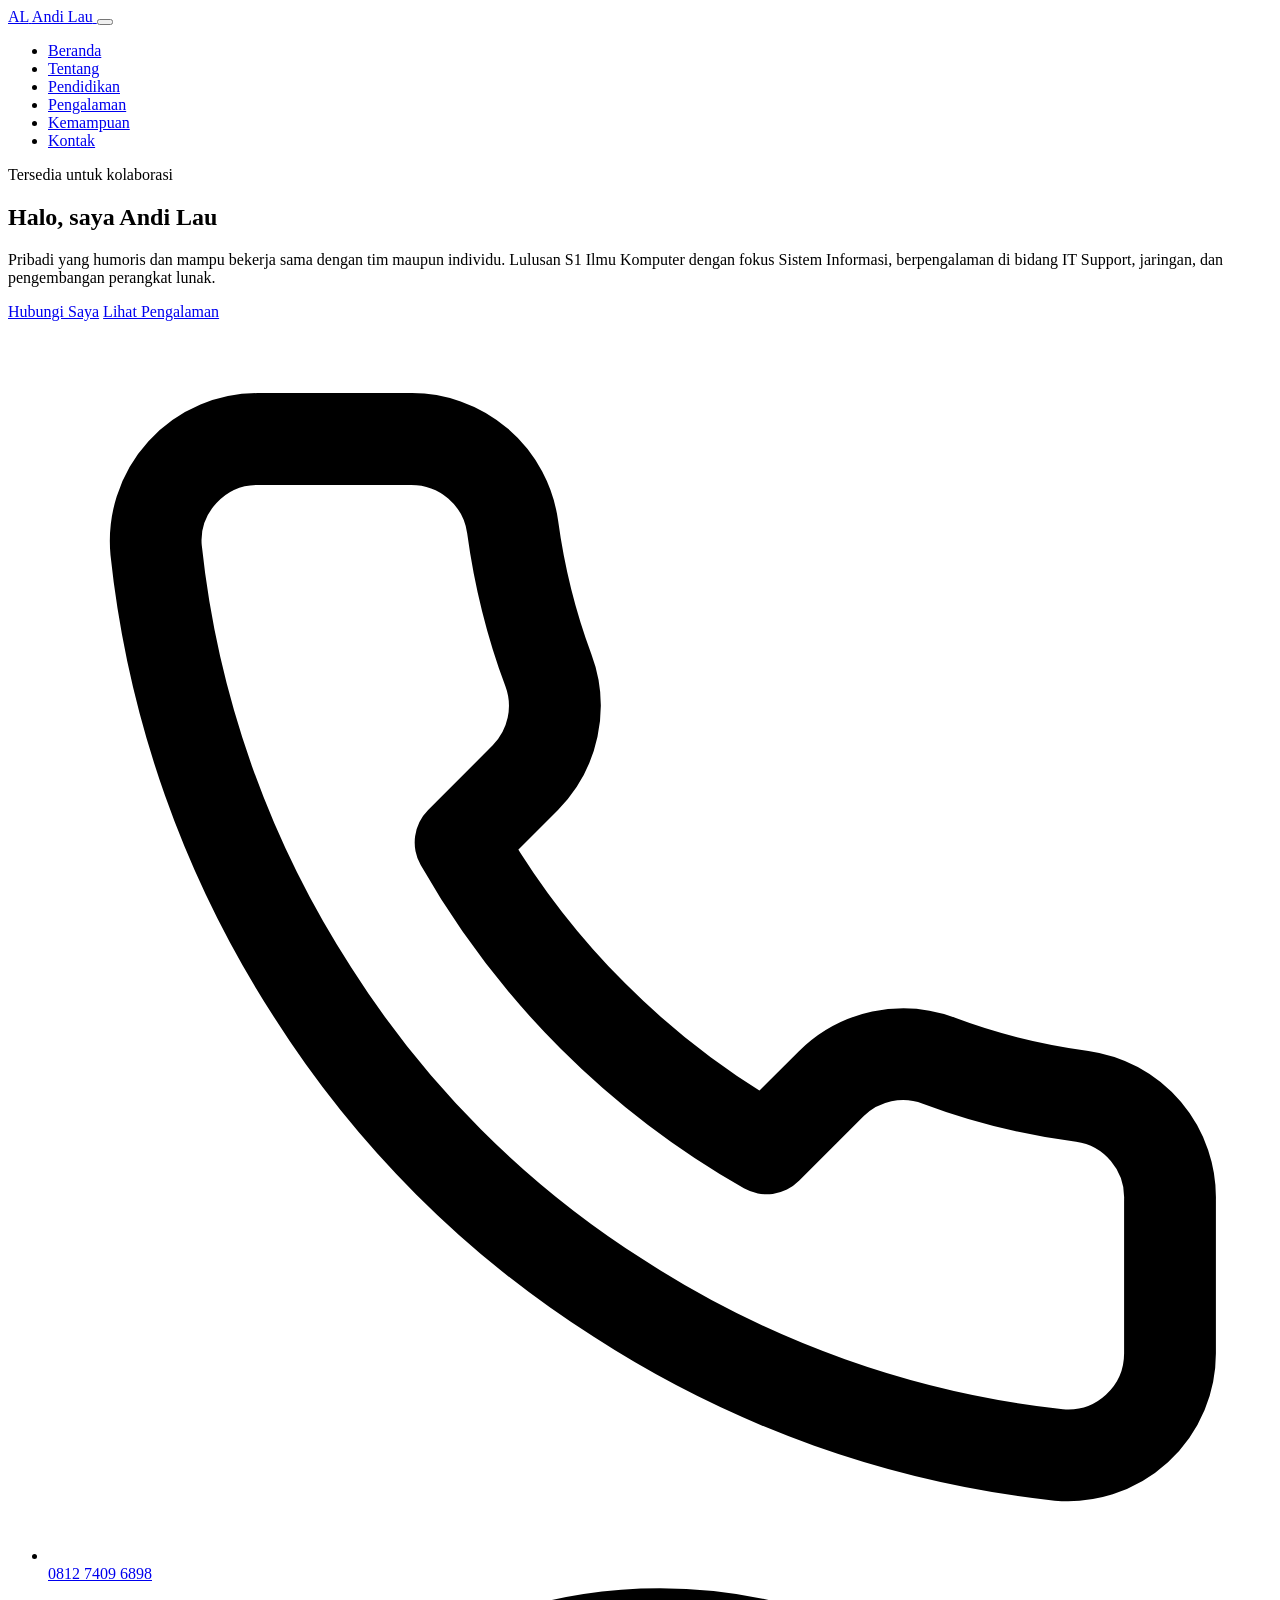
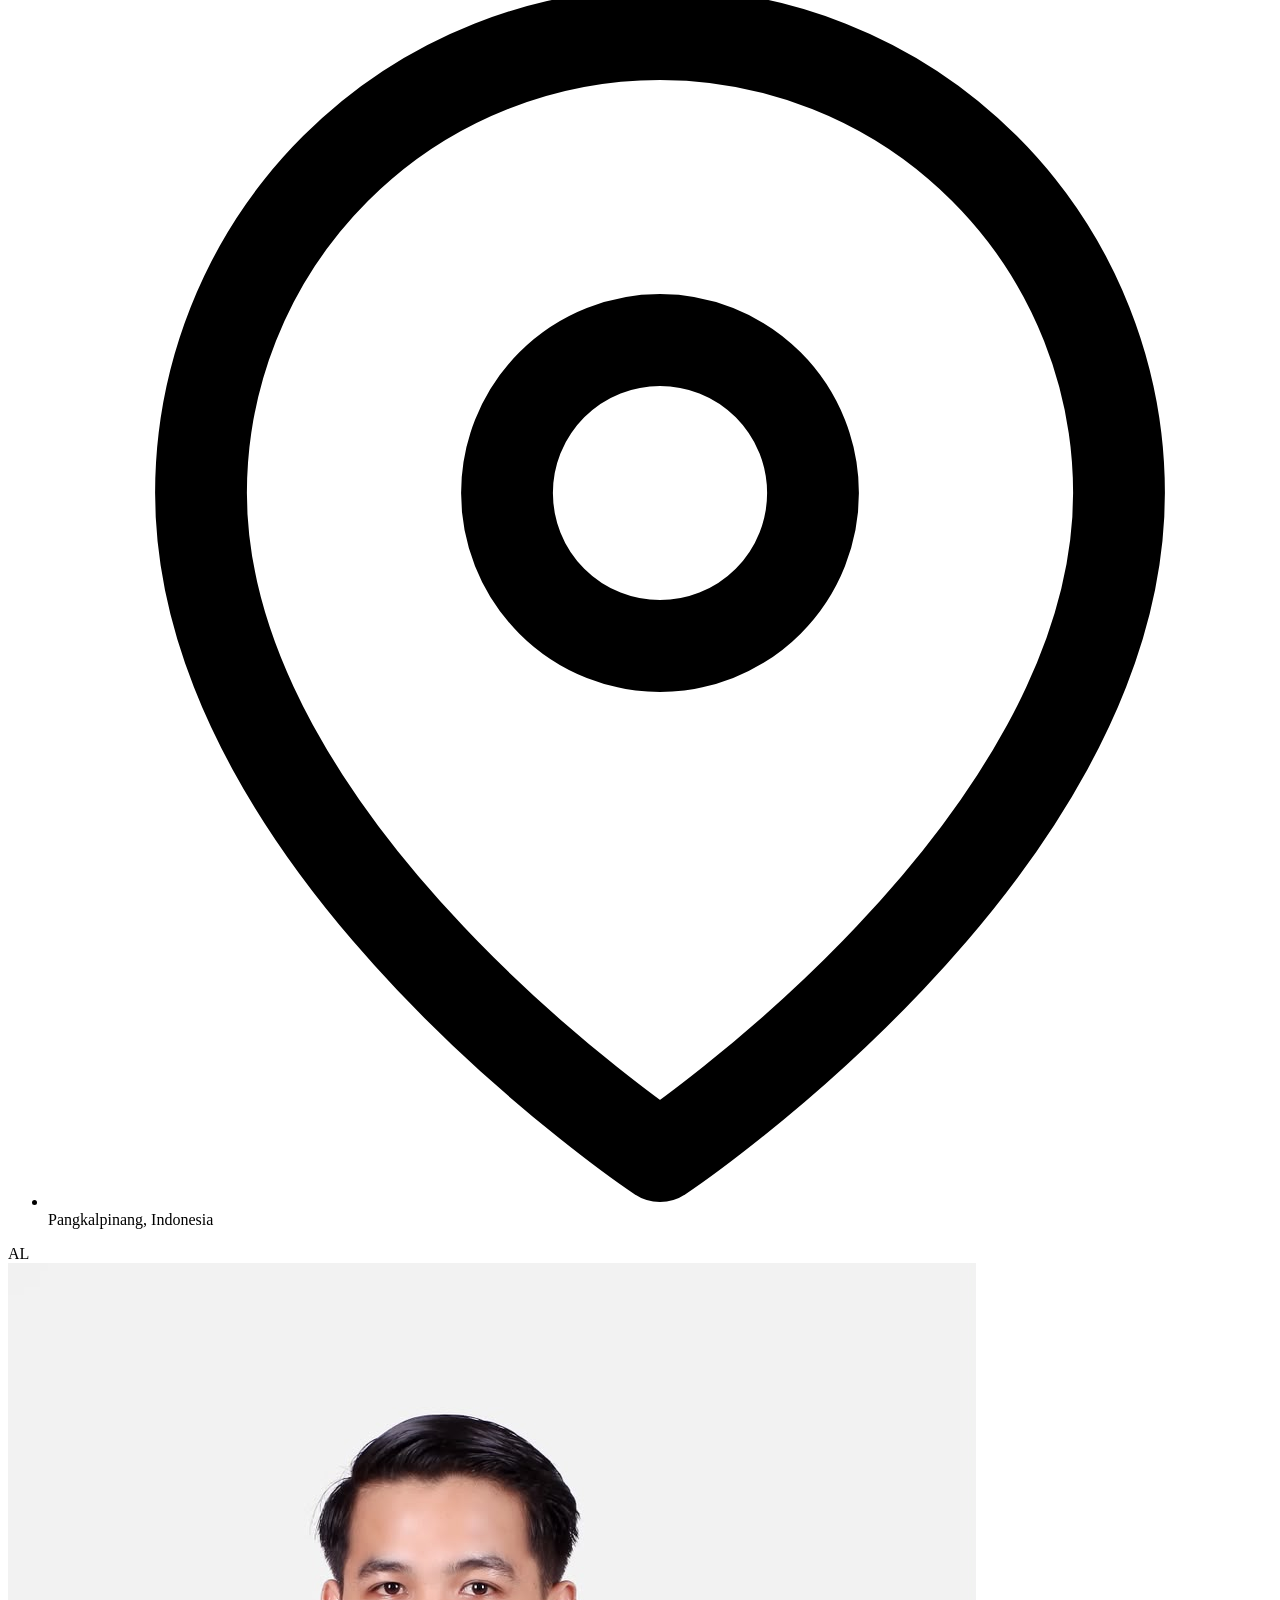
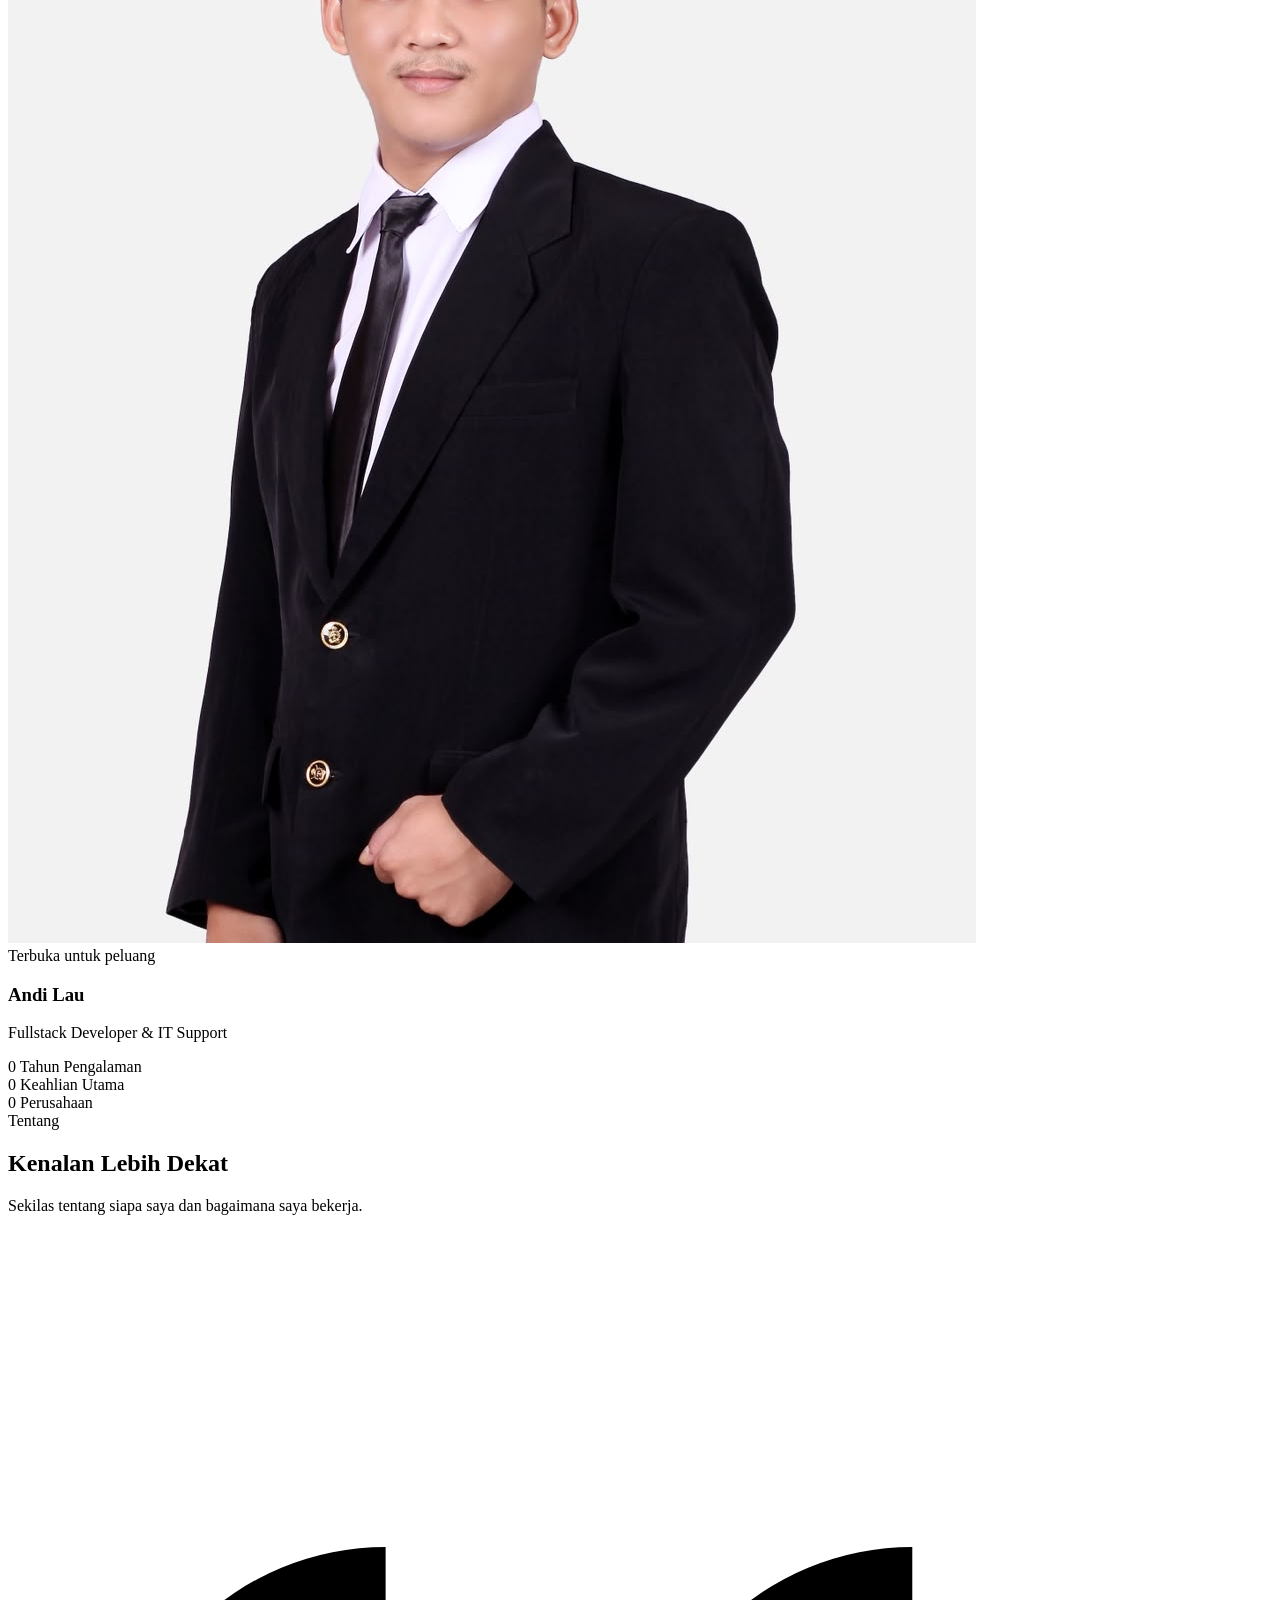
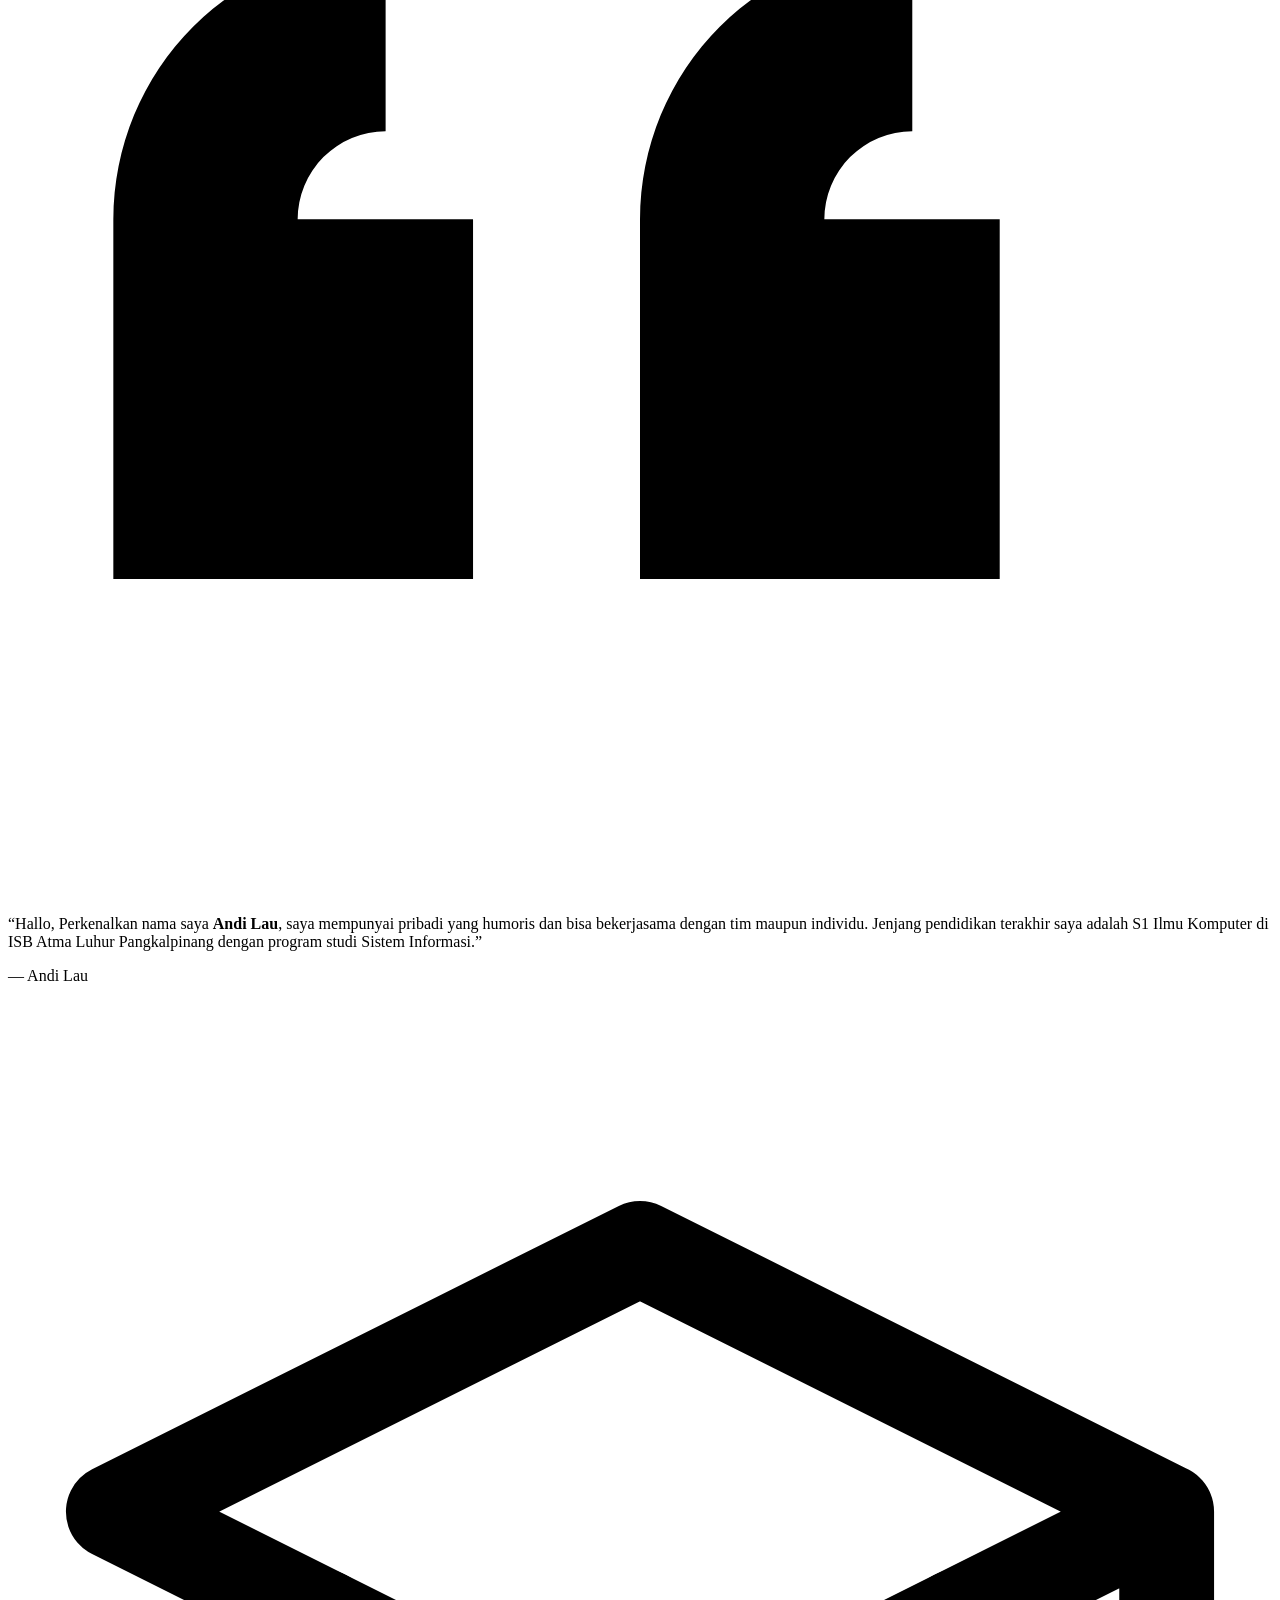
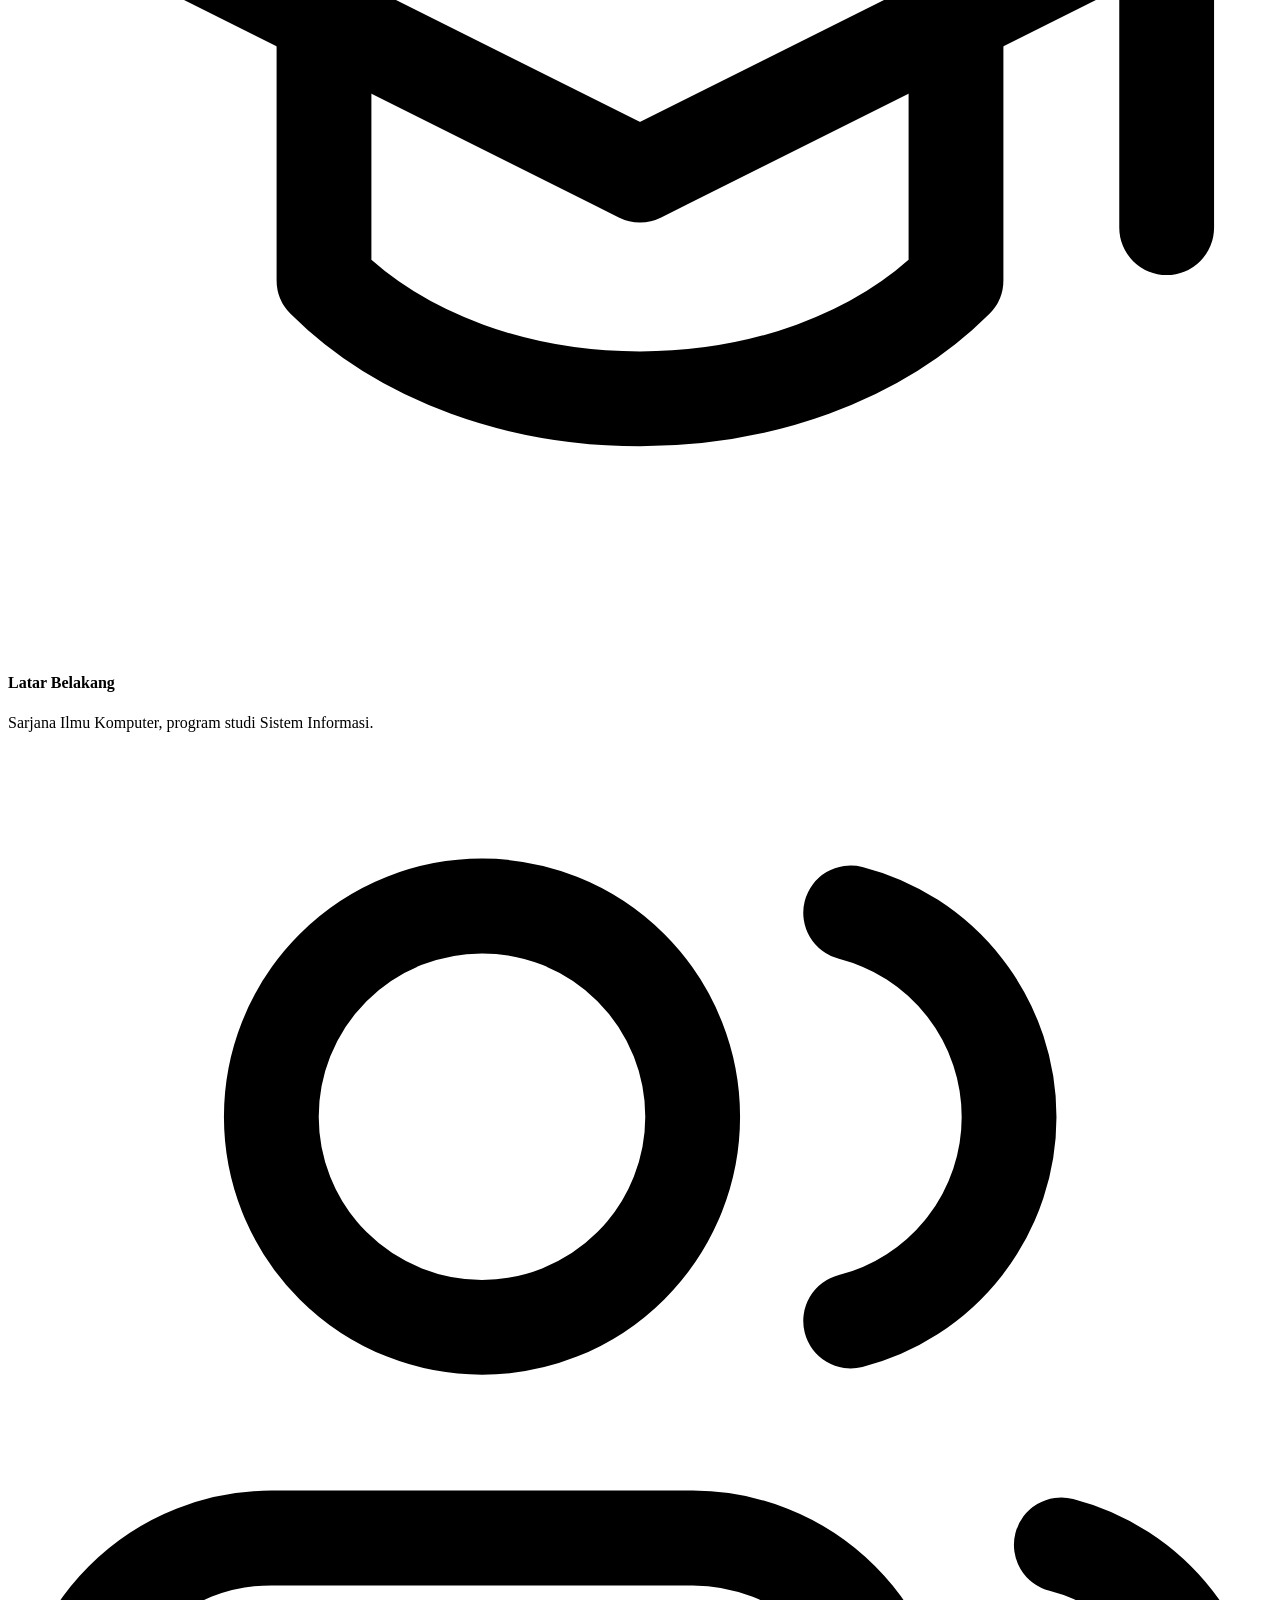
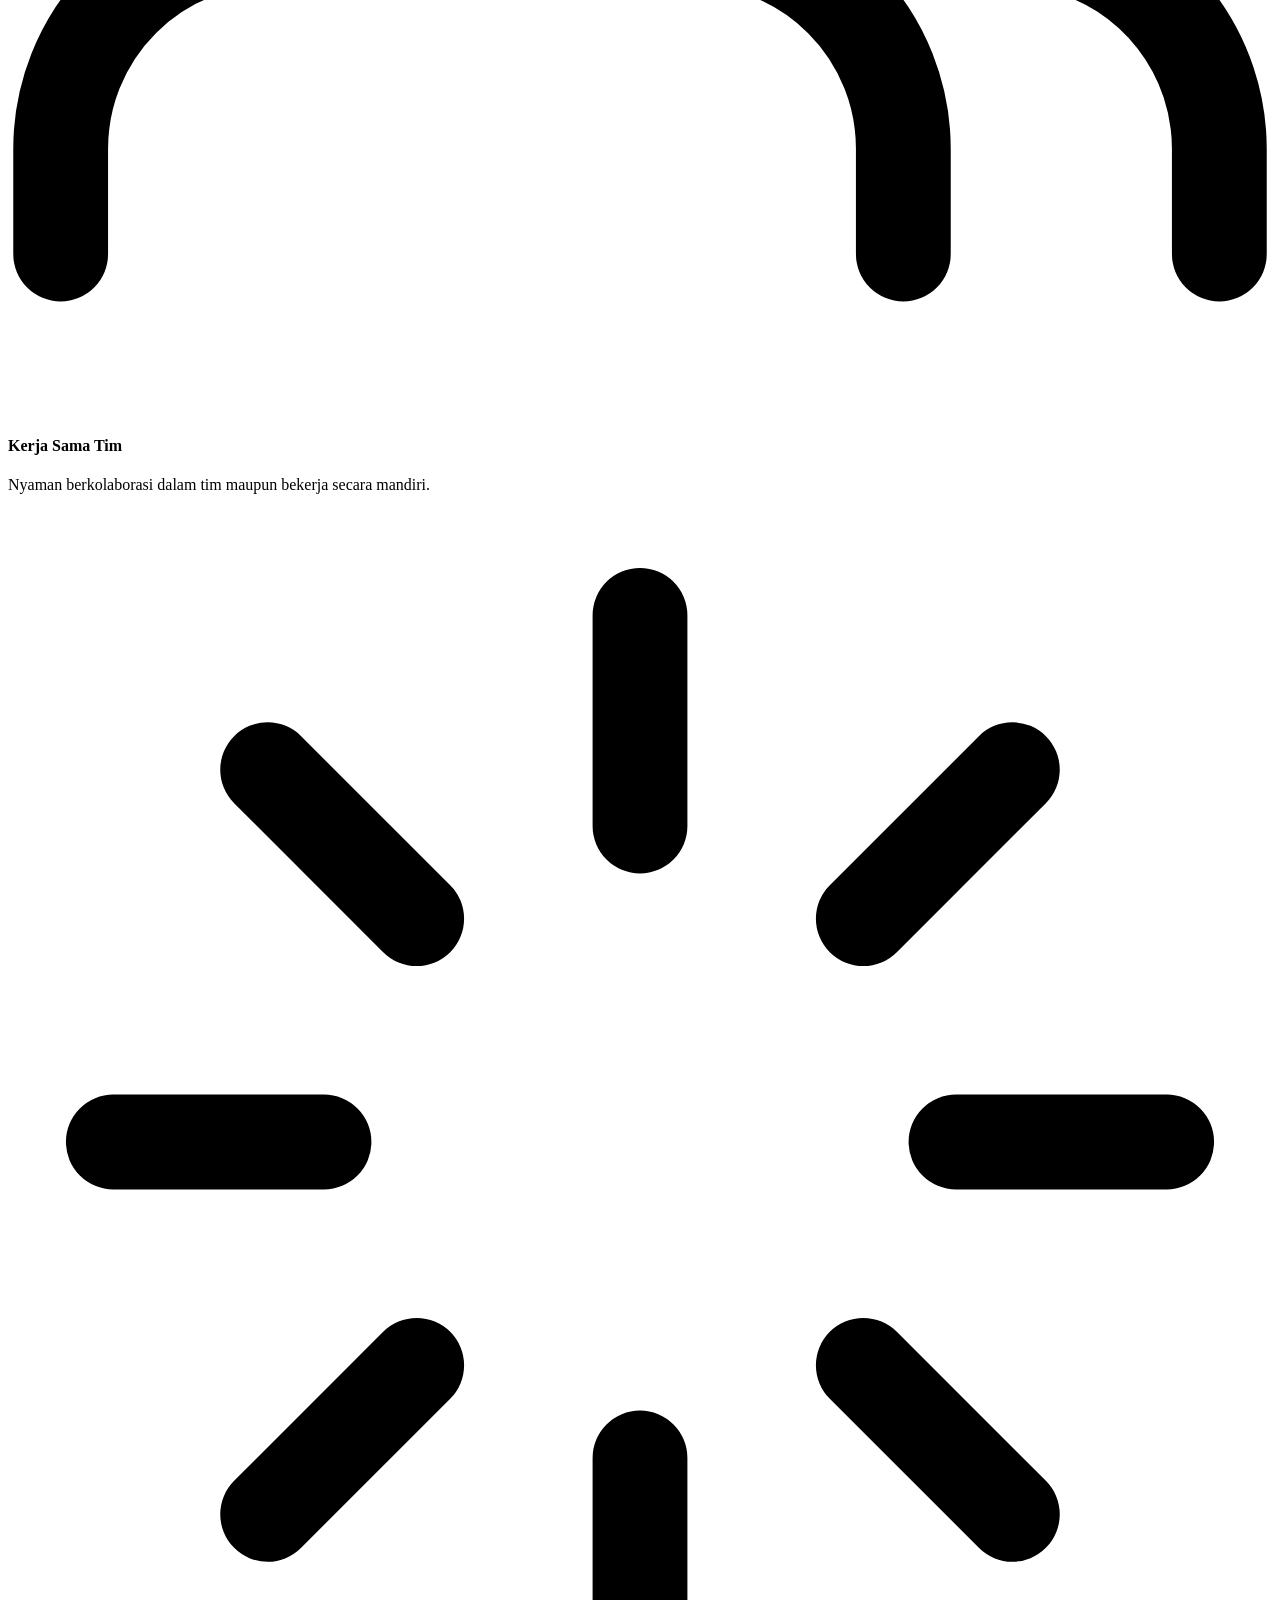
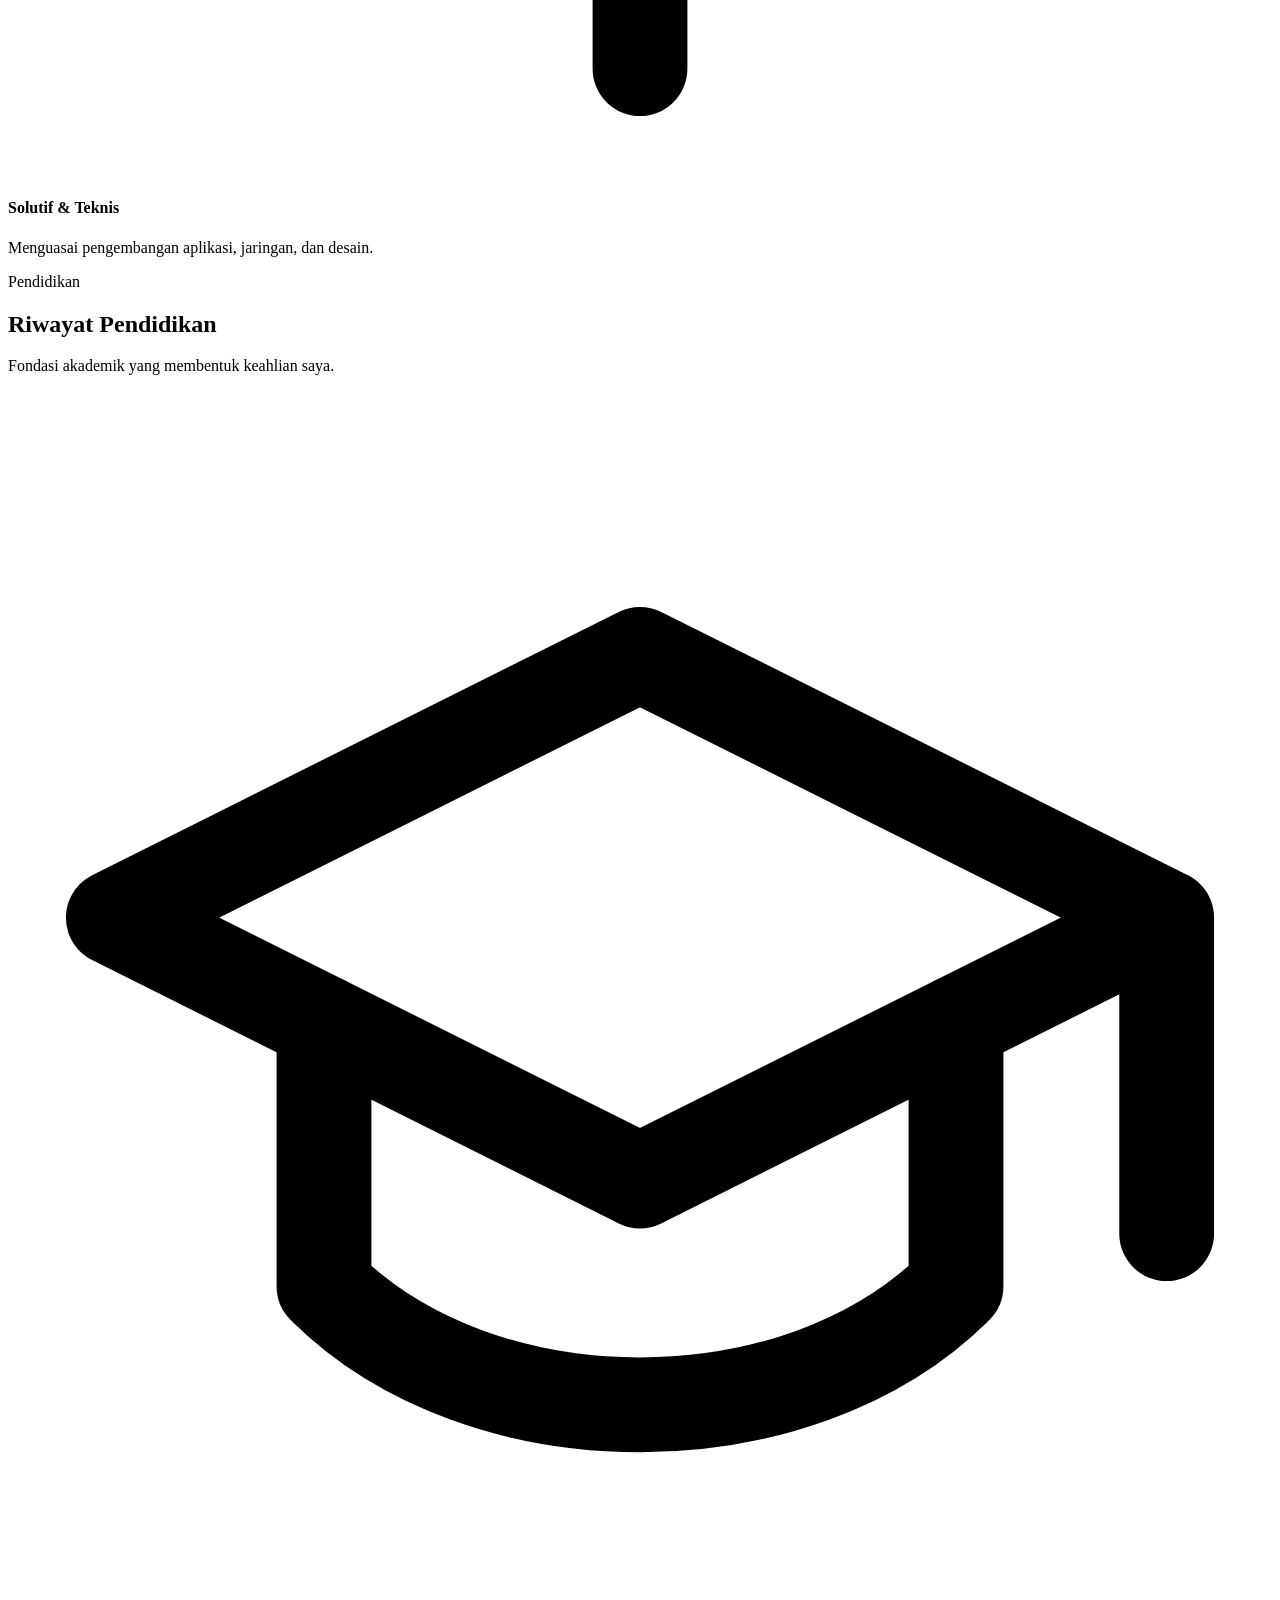
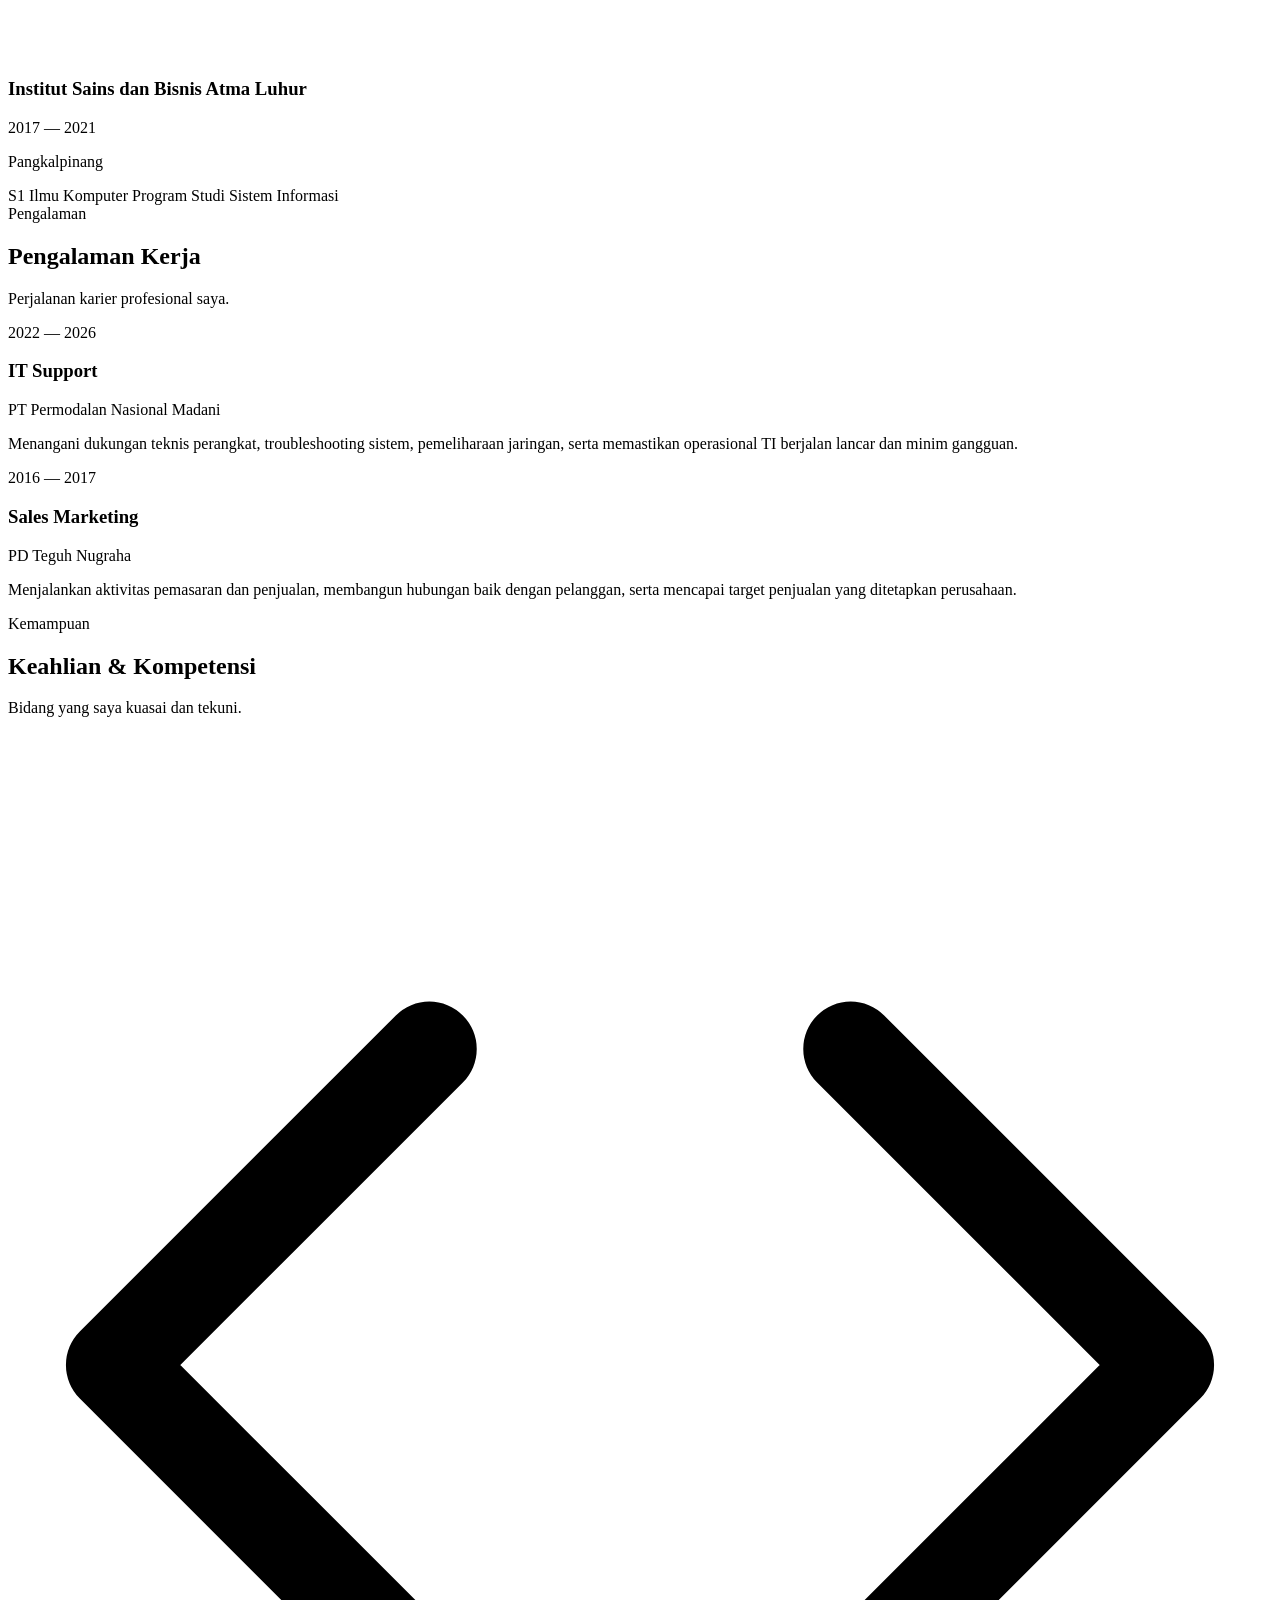
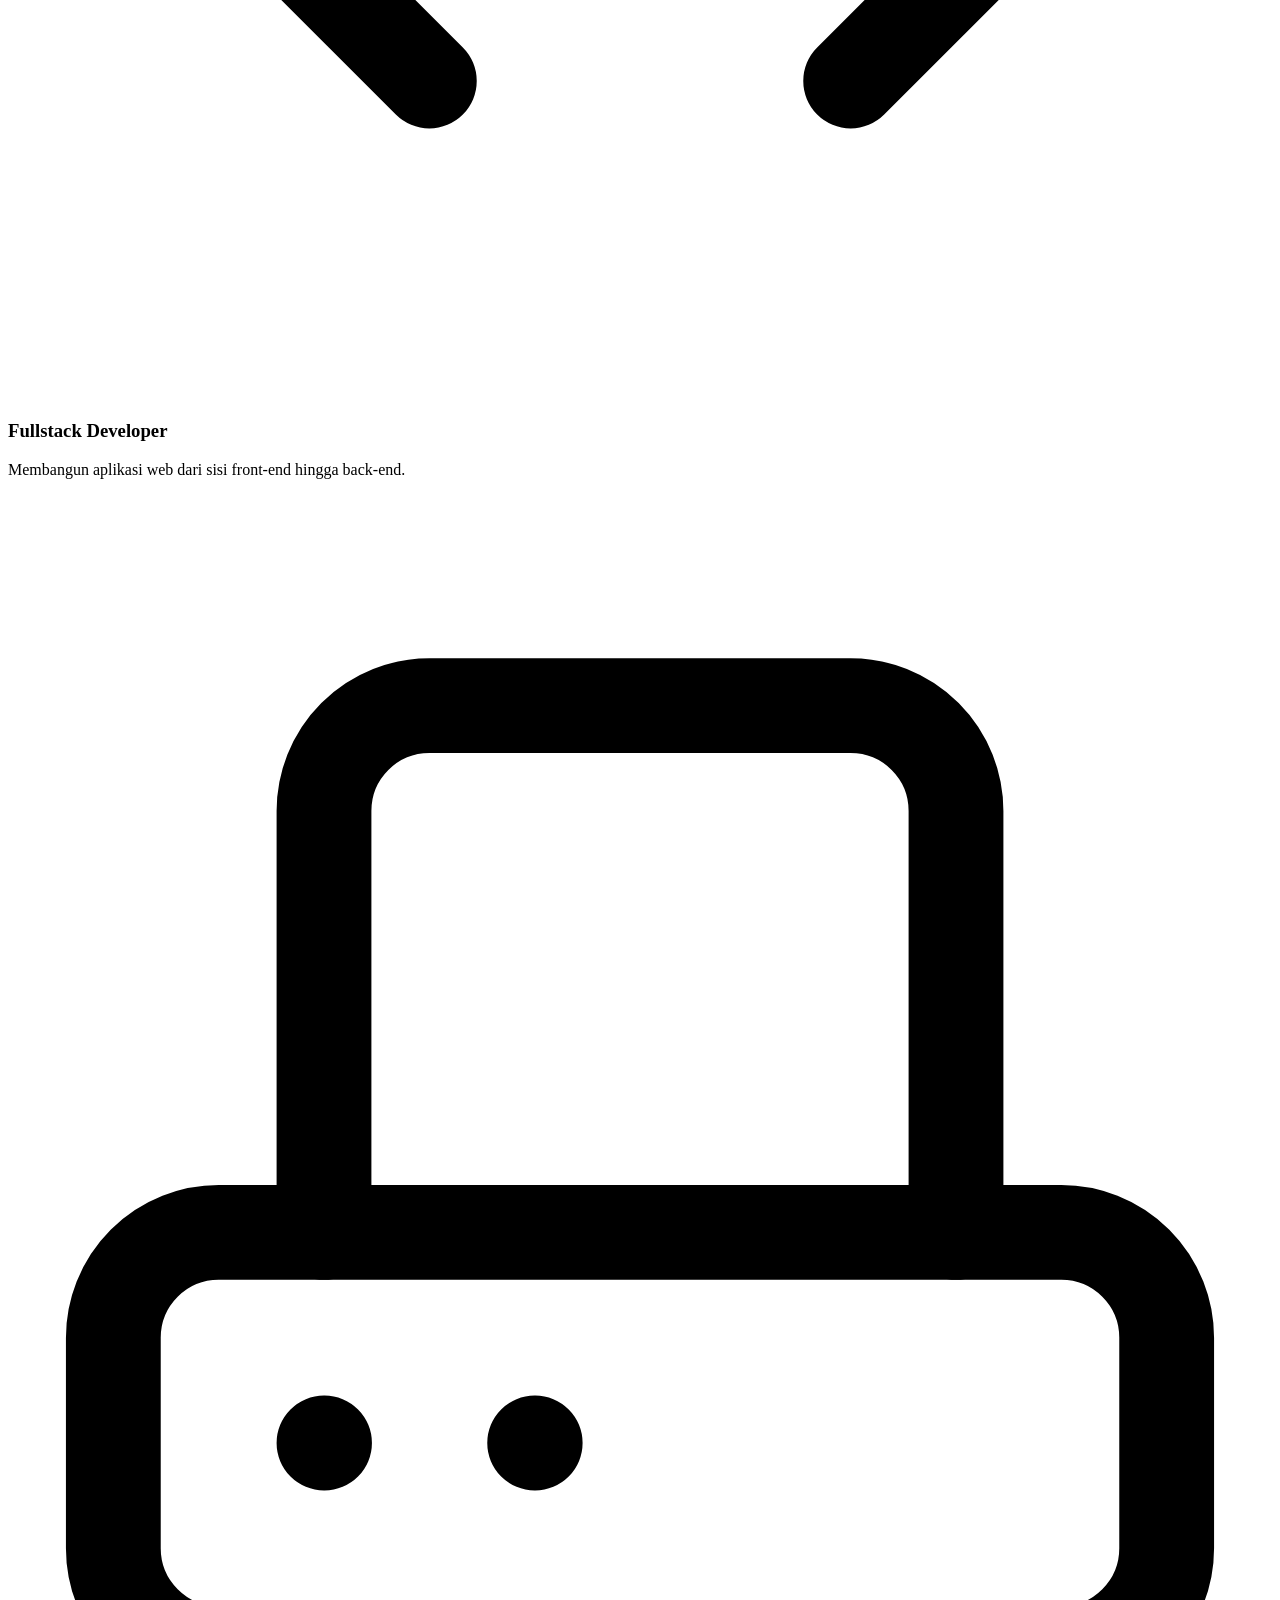
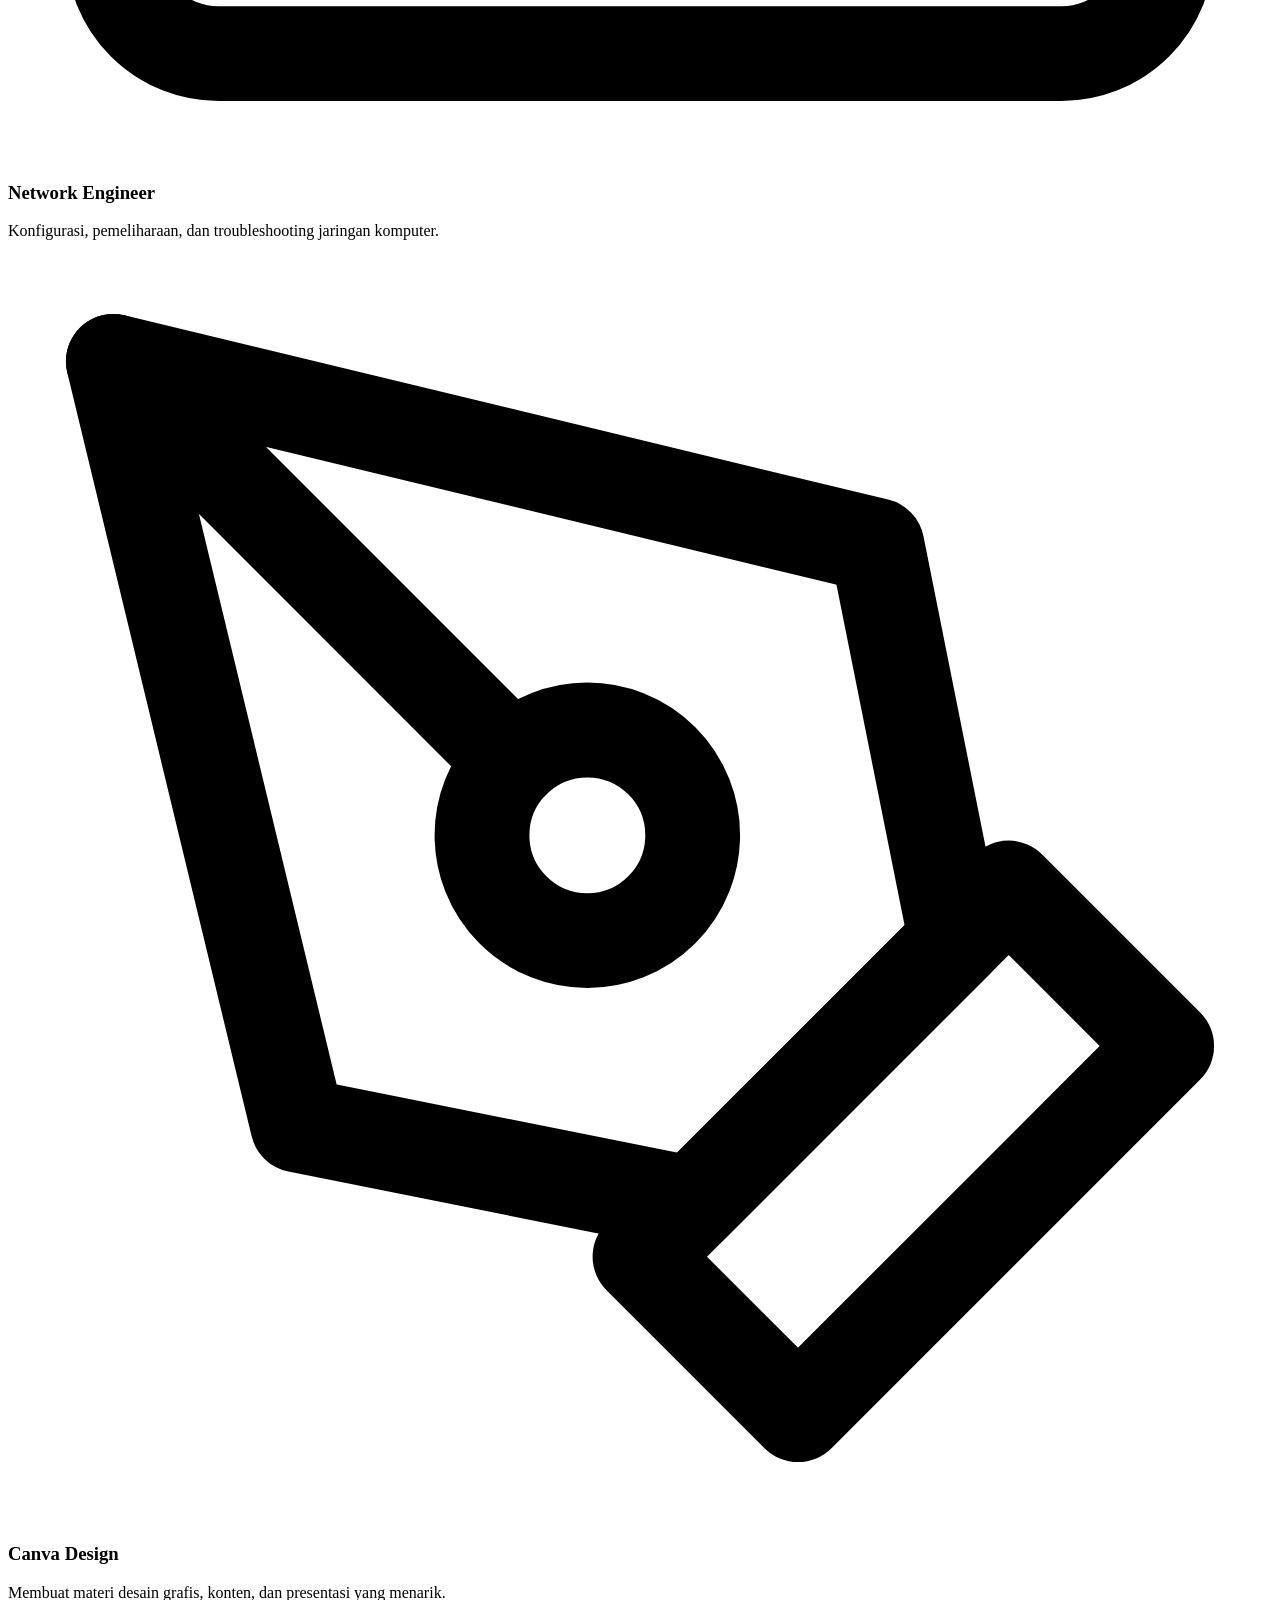
==== index.html @ a9ab95d2 "Add files via upload" ====
<!DOCTYPE html>
<html lang="id">
<head>
  <meta charset="UTF-8" />
  <meta name="viewport" content="width=device-width, initial-scale=1.0" />
  <meta name="description" content="Portofolio pribadi Andi Lau - Fullstack Developer, Network Engineer, dan Desainer." />
  <title>Andi Lau — Portofolio</title>
  <link rel="preconnect" href="https://fonts.googleapis.com" />
  <link rel="preconnect" href="https://fonts.gstatic.com" crossorigin />
  <link href="https://fonts.googleapis.com/css2?family=Inter:wght@300;400;500;600;700;800&family=JetBrains+Mono:wght@400;500&display=swap" rel="stylesheet" />
  <link rel="stylesheet" href="css/style.css" />
</head>
<body>
  <!-- Latar dekoratif -->
  <div class="bg-orbs" aria-hidden="true">
    <span class="orb orb-1"></span>
    <span class="orb orb-2"></span>
    <span class="orb orb-3"></span>
  </div>

  <!-- Navigasi -->
  <header class="site-header" id="siteHeader">
    <nav class="nav container">
      <a href="#home" class="brand">
        <span class="brand-mark">AL</span>
        <span class="brand-name">Andi Lau</span>
      </a>
      <button class="nav-toggle" id="navToggle" aria-label="Buka menu" aria-expanded="false">
        <span></span><span></span><span></span>
      </button>
      <ul class="nav-links" id="navLinks">
        <li><a href="#home" class="nav-link active">Beranda</a></li>
        <li><a href="#about" class="nav-link">Tentang</a></li>
        <li><a href="#education" class="nav-link">Pendidikan</a></li>
        <li><a href="#experience" class="nav-link">Pengalaman</a></li>
        <li><a href="#skills" class="nav-link">Kemampuan</a></li>
        <li><a href="#contact" class="nav-link nav-cta">Kontak</a></li>
      </ul>
    </nav>
  </header>

  <main>
    <!-- Hero -->
    <section class="hero section" id="home">
      <div class="container hero-grid">
        <div class="hero-text reveal">
          <span class="pill">Tersedia untuk kolaborasi</span>
          <h1 class="hero-title">
            Halo, saya <span class="gradient-text">Andi Lau</span>
          </h1>
          <p class="hero-subtitle">
            <span class="typed" id="typed"></span>
          </p>
          <p class="hero-desc">
            Pribadi yang humoris dan mampu bekerja sama dengan tim maupun individu.
            Lulusan S1 Ilmu Komputer dengan fokus Sistem Informasi, berpengalaman
            di bidang IT Support, jaringan, dan pengembangan perangkat lunak.
          </p>
          <div class="hero-actions">
            <a href="#contact" class="btn btn-primary">Hubungi Saya</a>
            <a href="#experience" class="btn btn-ghost">Lihat Pengalaman</a>
          </div>
          <ul class="hero-contacts">
            <li>
              <svg viewBox="0 0 24 24" fill="none" stroke="currentColor" stroke-width="1.8" stroke-linecap="round" stroke-linejoin="round"><path d="M22 16.92v3a2 2 0 0 1-2.18 2 19.79 19.79 0 0 1-8.63-3.07 19.5 19.5 0 0 1-6-6 19.79 19.79 0 0 1-3.07-8.67A2 2 0 0 1 4.11 2h3a2 2 0 0 1 2 1.72c.13.96.36 1.9.7 2.81a2 2 0 0 1-.45 2.11L8.09 9.91a16 16 0 0 0 6 6l1.27-1.27a2 2 0 0 1 2.11-.45c.9.34 1.85.57 2.81.7A2 2 0 0 1 22 16.92z"/></svg>
              <a href="tel:081274096898">0812 7409 6898</a>
            </li>
            <li>
              <svg viewBox="0 0 24 24" fill="none" stroke="currentColor" stroke-width="1.8" stroke-linecap="round" stroke-linejoin="round"><path d="M21 10c0 7-9 13-9 13s-9-6-9-13a9 9 0 0 1 18 0z"/><circle cx="12" cy="10" r="3"/></svg>
              <span>Pangkalpinang, Indonesia</span>
            </li>
          </ul>
        </div>

        <div class="hero-visual reveal">
          <div class="hero-card glass">
            <div class="hero-photo-wrap">
              <div class="hero-avatar" aria-hidden="true">AL</div>
              <img
                class="hero-photo"
                src="lau.jpeg"
                alt="Foto profil Andi Lau"
                onerror="this.style.display = 'none'"
              />
              <div class="photo-shade"></div>
              <div class="photo-caption">
                <span class="photo-status">Terbuka untuk peluang</span>
                <h3>Andi Lau</h3>
                <p class="hero-role">Fullstack Developer &amp; IT Support</p>
              </div>
            </div>
            <div class="hero-stats">
              <div class="stat">
                <span class="stat-num" data-count="4">0</span>
                <span class="stat-label">Tahun Pengalaman</span>
              </div>
              <div class="stat">
                <span class="stat-num" data-count="5">0</span>
                <span class="stat-label">Keahlian Utama</span>
              </div>
              <div class="stat">
                <span class="stat-num" data-count="2">0</span>
                <span class="stat-label">Perusahaan</span>
              </div>
            </div>
          </div>
        </div>
      </div>
      <a href="#about" class="scroll-hint" aria-label="Gulir ke bawah">
        <span></span>
      </a>
    </section>

    <!-- Tentang -->
    <section class="section" id="about">
      <div class="container">
        <header class="section-head reveal">
          <span class="section-tag">Tentang</span>
          <h2 class="section-title">Kenalan Lebih Dekat</h2>
          <p class="section-sub">Sekilas tentang siapa saya dan bagaimana saya bekerja.</p>
        </header>

        <div class="about-grid">
          <article class="card about-quote reveal">
            <svg class="quote-icon" viewBox="0 0 24 24" fill="currentColor"><path d="M7.17 6A5.17 5.17 0 0 0 2 11.17V18h6.83v-6.83H5.5A1.67 1.67 0 0 1 7.17 9.5V6zm10 0A5.17 5.17 0 0 0 12 11.17V18h6.83v-6.83H15.5A1.67 1.67 0 0 1 17.17 9.5V6z"/></svg>
            <p>
              “Hallo, Perkenalkan nama saya <strong>Andi Lau</strong>, saya
              mempunyai pribadi yang humoris dan bisa bekerjasama
              dengan tim maupun individu. Jenjang pendidikan
              terakhir saya adalah S1 Ilmu Komputer di ISB Atma Luhur
              Pangkalpinang dengan program studi Sistem Informasi.”
            </p>
            <footer class="quote-footer">— Andi Lau</footer>
          </article>

          <div class="about-facts">
            <div class="card fact reveal">
              <div class="fact-icon">
                <svg viewBox="0 0 24 24" fill="none" stroke="currentColor" stroke-width="1.8" stroke-linecap="round" stroke-linejoin="round"><path d="M22 10v6M2 10l10-5 10 5-10 5z"/><path d="M6 12v5c3 3 9 3 12 0v-5"/></svg>
              </div>
              <div>
                <h4>Latar Belakang</h4>
                <p>Sarjana Ilmu Komputer, program studi Sistem Informasi.</p>
              </div>
            </div>
            <div class="card fact reveal">
              <div class="fact-icon">
                <svg viewBox="0 0 24 24" fill="none" stroke="currentColor" stroke-width="1.8" stroke-linecap="round" stroke-linejoin="round"><path d="M17 21v-2a4 4 0 0 0-4-4H5a4 4 0 0 0-4 4v2"/><circle cx="9" cy="7" r="4"/><path d="M23 21v-2a4 4 0 0 0-3-3.87M16 3.13a4 4 0 0 1 0 7.75"/></svg>
              </div>
              <div>
                <h4>Kerja Sama Tim</h4>
                <p>Nyaman berkolaborasi dalam tim maupun bekerja secara mandiri.</p>
              </div>
            </div>
            <div class="card fact reveal">
              <div class="fact-icon">
                <svg viewBox="0 0 24 24" fill="none" stroke="currentColor" stroke-width="1.8" stroke-linecap="round" stroke-linejoin="round"><path d="M12 2v4M12 18v4M4.93 4.93l2.83 2.83M16.24 16.24l2.83 2.83M2 12h4M18 12h4M4.93 19.07l2.83-2.83M16.24 7.76l2.83-2.83"/></svg>
              </div>
              <div>
                <h4>Solutif &amp; Teknis</h4>
                <p>Menguasai pengembangan aplikasi, jaringan, dan desain.</p>
              </div>
            </div>
          </div>
        </div>
      </div>
    </section>

    <!-- Pendidikan -->
    <section class="section section-alt" id="education">
      <div class="container">
        <header class="section-head reveal">
          <span class="section-tag">Pendidikan</span>
          <h2 class="section-title">Riwayat Pendidikan</h2>
          <p class="section-sub">Fondasi akademik yang membentuk keahlian saya.</p>
        </header>

        <div class="edu-card card reveal">
          <div class="edu-badge">
            <svg viewBox="0 0 24 24" fill="none" stroke="currentColor" stroke-width="1.8" stroke-linecap="round" stroke-linejoin="round"><path d="M22 10v6M2 10l10-5 10 5-10 5z"/><path d="M6 12v5c3 3 9 3 12 0v-5"/></svg>
          </div>
          <div class="edu-body">
            <div class="edu-top">
              <h3>Institut Sains dan Bisnis Atma Luhur</h3>
              <span class="badge-time">2017 — 2021</span>
            </div>
            <p class="edu-loc">Pangkalpinang</p>
            <div class="edu-meta">
              <span class="chip">S1 Ilmu Komputer</span>
              <span class="chip">Program Studi Sistem Informasi</span>
            </div>
          </div>
        </div>
      </div>
    </section>

    <!-- Pengalaman -->
    <section class="section" id="experience">
      <div class="container">
        <header class="section-head reveal">
          <span class="section-tag">Pengalaman</span>
          <h2 class="section-title">Pengalaman Kerja</h2>
          <p class="section-sub">Perjalanan karier profesional saya.</p>
        </header>

        <div class="timeline">
          <article class="timeline-item reveal">
            <div class="timeline-dot"></div>
            <div class="timeline-content card">
              <span class="badge-time">2022 — 2026</span>
              <h3>IT Support</h3>
              <p class="timeline-company">PT Permodalan Nasional Madani</p>
              <p class="timeline-desc">
                Menangani dukungan teknis perangkat, troubleshooting sistem,
                pemeliharaan jaringan, serta memastikan operasional TI berjalan
                lancar dan minim gangguan.
              </p>
            </div>
          </article>

          <article class="timeline-item reveal">
            <div class="timeline-dot"></div>
            <div class="timeline-content card">
              <span class="badge-time">2016 — 2017</span>
              <h3>Sales Marketing</h3>
              <p class="timeline-company">PD Teguh Nugraha</p>
              <p class="timeline-desc">
                Menjalankan aktivitas pemasaran dan penjualan, membangun hubungan
                baik dengan pelanggan, serta mencapai target penjualan yang
                ditetapkan perusahaan.
              </p>
            </div>
          </article>
        </div>
      </div>
    </section>

    <!-- Kemampuan -->
    <section class="section section-alt" id="skills">
      <div class="container">
        <header class="section-head reveal">
          <span class="section-tag">Kemampuan</span>
          <h2 class="section-title">Keahlian &amp; Kompetensi</h2>
          <p class="section-sub">Bidang yang saya kuasai dan tekuni.</p>
        </header>

        <div class="skills-grid">
          <article class="skill-card card reveal">
            <div class="skill-icon icon-dev">
              <svg viewBox="0 0 24 24" fill="none" stroke="currentColor" stroke-width="1.8" stroke-linecap="round" stroke-linejoin="round"><path d="m16 18 6-6-6-6M8 6l-6 6 6 6"/></svg>
            </div>
            <h3>Fullstack Developer</h3>
            <p>Membangun aplikasi web dari sisi front-end hingga back-end.</p>
          </article>

          <article class="skill-card card reveal">
            <div class="skill-icon icon-net">
              <svg viewBox="0 0 24 24" fill="none" stroke="currentColor" stroke-width="1.8" stroke-linecap="round" stroke-linejoin="round"><rect x="2" y="14" width="20" height="8" rx="2"/><path d="M6 14V6a2 2 0 0 1 2-2h8a2 2 0 0 1 2 2v8M6 18h.01M10 18h.01"/></svg>
            </div>
            <h3>Network Engineer</h3>
            <p>Konfigurasi, pemeliharaan, dan troubleshooting jaringan komputer.</p>
          </article>

          <article class="skill-card card reveal">
            <div class="skill-icon icon-canva">
              <svg viewBox="0 0 24 24" fill="none" stroke="currentColor" stroke-width="1.8" stroke-linecap="round" stroke-linejoin="round"><path d="M12 19l7-7 3 3-7 7-3-3z"/><path d="M18 13l-1.5-7.5L2 2l3.5 14.5L13 18z"/><path d="M2 2l7.586 7.586"/><circle cx="11" cy="11" r="2"/></svg>
            </div>
            <h3>Canva Design</h3>
            <p>Membuat materi desain grafis, konten, dan presentasi yang menarik.</p>
          </article>

          <article class="skill-card card reveal">
            <div class="skill-icon icon-affinity">
              <svg viewBox="0 0 24 24" fill="none" stroke="currentColor" stroke-width="1.8" stroke-linecap="round" stroke-linejoin="round"><circle cx="12" cy="12" r="10"/><path d="M12 2a10 10 0 0 1 0 20M2 12h20"/></svg>
            </div>
            <h3>Affinity Design</h3>
            <p>Desain vektor dan tata letak profesional untuk kebutuhan branding.</p>
          </article>

          <article class="skill-card card reveal">
            <div class="skill-icon icon-office">
              <svg viewBox="0 0 24 24" fill="none" stroke="currentColor" stroke-width="1.8" stroke-linecap="round" stroke-linejoin="round"><path d="M14 2H6a2 2 0 0 0-2 2v16a2 2 0 0 0 2 2h12a2 2 0 0 0 2-2V8z"/><path d="M14 2v6h6M9 13h6M9 17h6"/></svg>
            </div>
            <h3>Microsoft Office</h3>
            <p>Mengelola dokumen, data, dan presentasi kerja secara efisien.</p>
          </article>
        </div>
      </div>
    </section>

    <!-- Kontak -->
    <section class="section" id="contact">
      <div class="container">
        <div class="contact-card card reveal">
          <div class="contact-glow" aria-hidden="true"></div>
          <span class="section-tag">Kontak</span>
          <h2 class="section-title">Mari Terhubung</h2>
          <p class="section-sub">
            Terbuka untuk peluang kerja, kolaborasi proyek, maupun sekadar berdiskusi.
          </p>
          <div class="contact-actions">
            <a href="tel:081274096898" class="btn btn-primary">
              <svg viewBox="0 0 24 24" fill="none" stroke="currentColor" stroke-width="1.8" stroke-linecap="round" stroke-linejoin="round"><path d="M22 16.92v3a2 2 0 0 1-2.18 2 19.79 19.79 0 0 1-8.63-3.07 19.5 19.5 0 0 1-6-6 19.79 19.79 0 0 1-3.07-8.67A2 2 0 0 1 4.11 2h3a2 2 0 0 1 2 1.72c.13.96.36 1.9.7 2.81a2 2 0 0 1-.45 2.11L8.09 9.91a16 16 0 0 0 6 6l1.27-1.27a2 2 0 0 1 2.11-.45c.9.34 1.85.57 2.81.7A2 2 0 0 1 22 16.92z"/></svg>
              Telepon
            </a>
            <a href="https://wa.me/6281274096898" target="_blank" rel="noopener" class="btn btn-ghost">
              <svg viewBox="0 0 24 24" fill="currentColor"><path d="M12.04 2C6.58 2 2.13 6.45 2.13 11.91c0 1.75.46 3.45 1.32 4.95L2 22l5.25-1.38a9.9 9.9 0 0 0 4.79 1.22h.01c5.46 0 9.9-4.45 9.9-9.91 0-2.65-1.03-5.14-2.9-7.01A9.82 9.82 0 0 0 12.04 2zm0 1.67c2.2 0 4.27.86 5.83 2.41a8.2 8.2 0 0 1 2.41 5.83c0 4.54-3.7 8.24-8.25 8.24-1.47 0-2.91-.39-4.16-1.14l-.3-.18-3.11.82.83-3.04-.19-.31a8.16 8.16 0 0 1-1.25-4.35c0-4.54 3.7-8.28 8.19-8.28zm-3.6 4.4c-.17 0-.44.06-.67.31-.23.25-.88.86-.88 2.1 0 1.24.9 2.43 1.02 2.6.13.17 1.76 2.75 4.27 3.75.6.23 1.06.37 1.42.48.6.19 1.14.16 1.57.1.48-.07 1.48-.6 1.69-1.19.21-.58.21-1.08.15-1.19-.06-.1-.23-.16-.48-.29-.25-.12-1.48-.73-1.71-.81-.23-.09-.4-.13-.56.12-.17.25-.65.81-.79.98-.15.17-.29.19-.54.06-.25-.12-1.05-.39-2-1.23-.74-.66-1.24-1.47-1.38-1.72-.15-.25-.02-.38.11-.51.11-.11.25-.29.37-.44.13-.15.17-.25.25-.42.08-.17.04-.31-.02-.44-.06-.12-.55-1.36-.77-1.86-.2-.48-.4-.42-.56-.42l-.42-.01z"/></svg>
              WhatsApp
            </a>
          </div>
        </div>
      </div>
    </section>
  </main>

  <footer class="site-footer">
    <div class="container footer-inner">
      <p>&copy; <span id="year"></span> Andi Lau. Seluruh hak cipta dilindungi.</p>
      <a href="#home" class="to-top" aria-label="Kembali ke atas">↑</a>
    </div>
  </footer>

  <script src="js/main.js"></script>
</body>
</html>
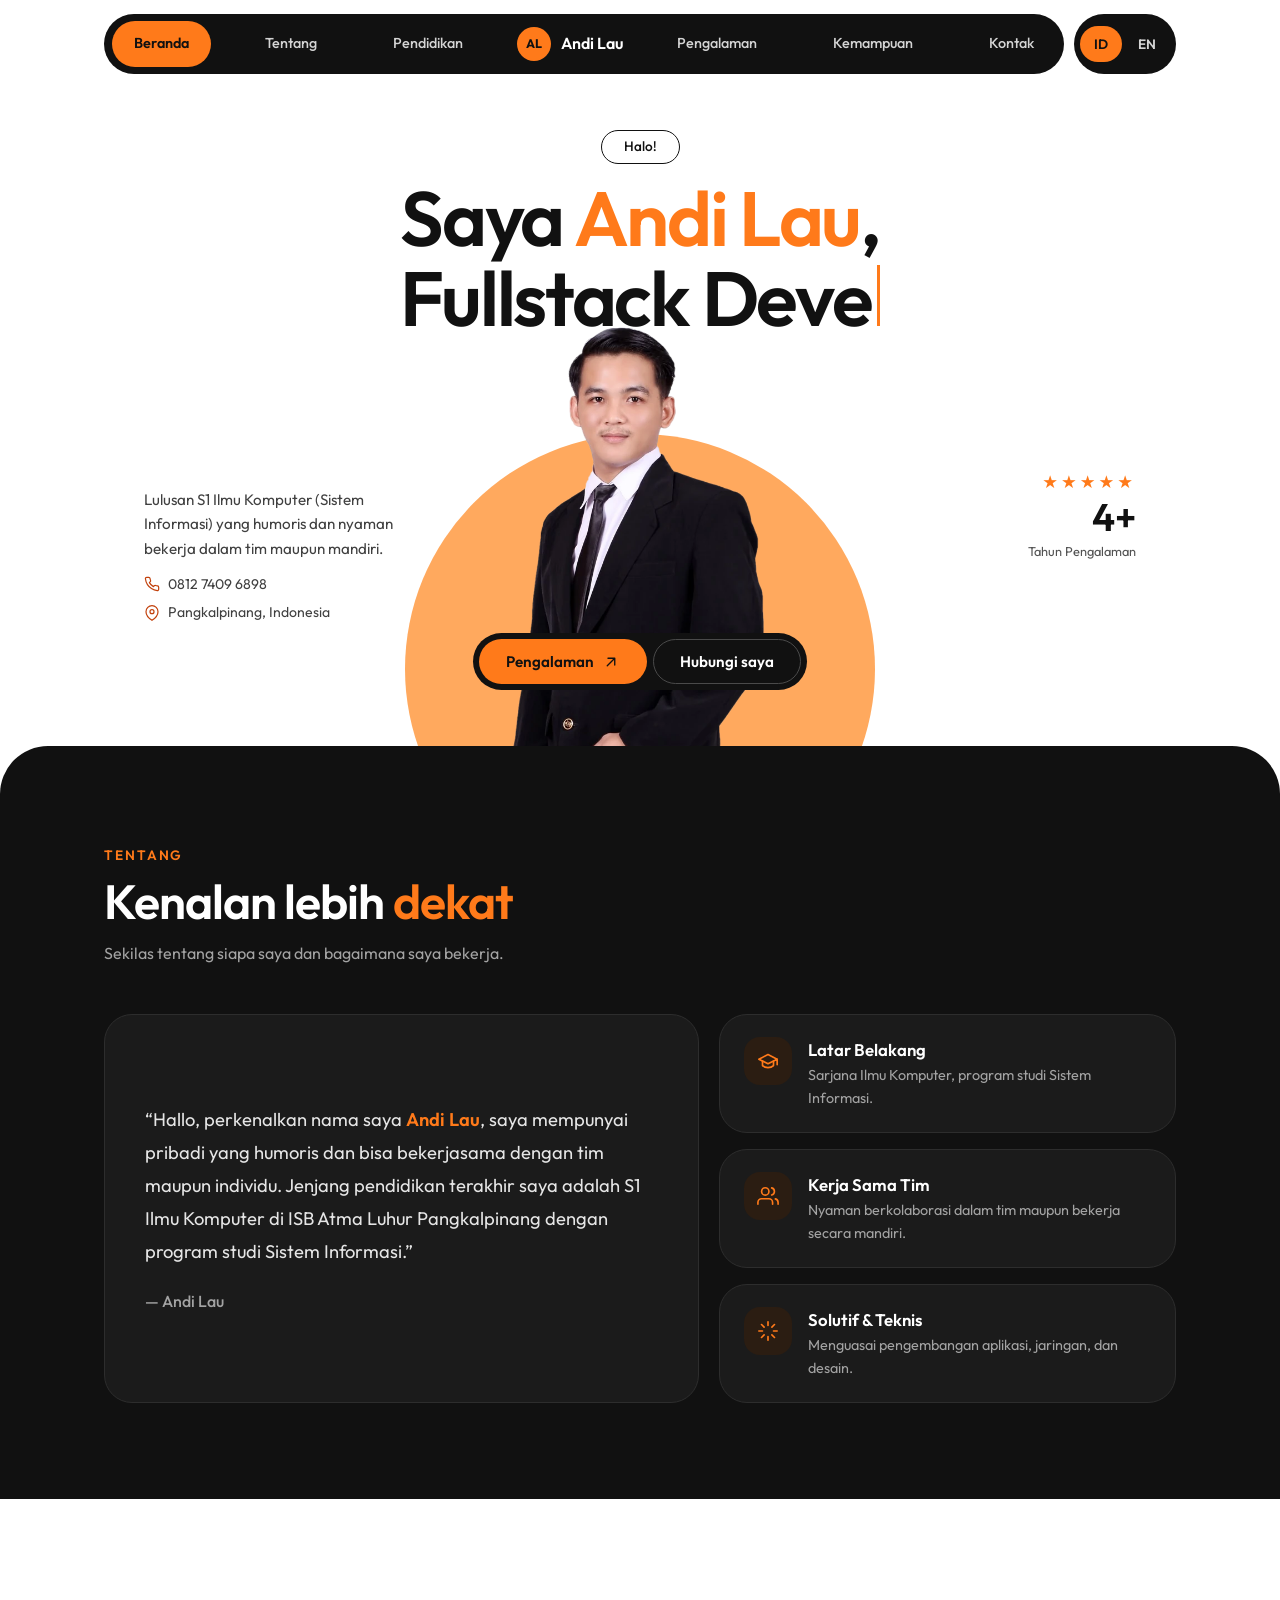
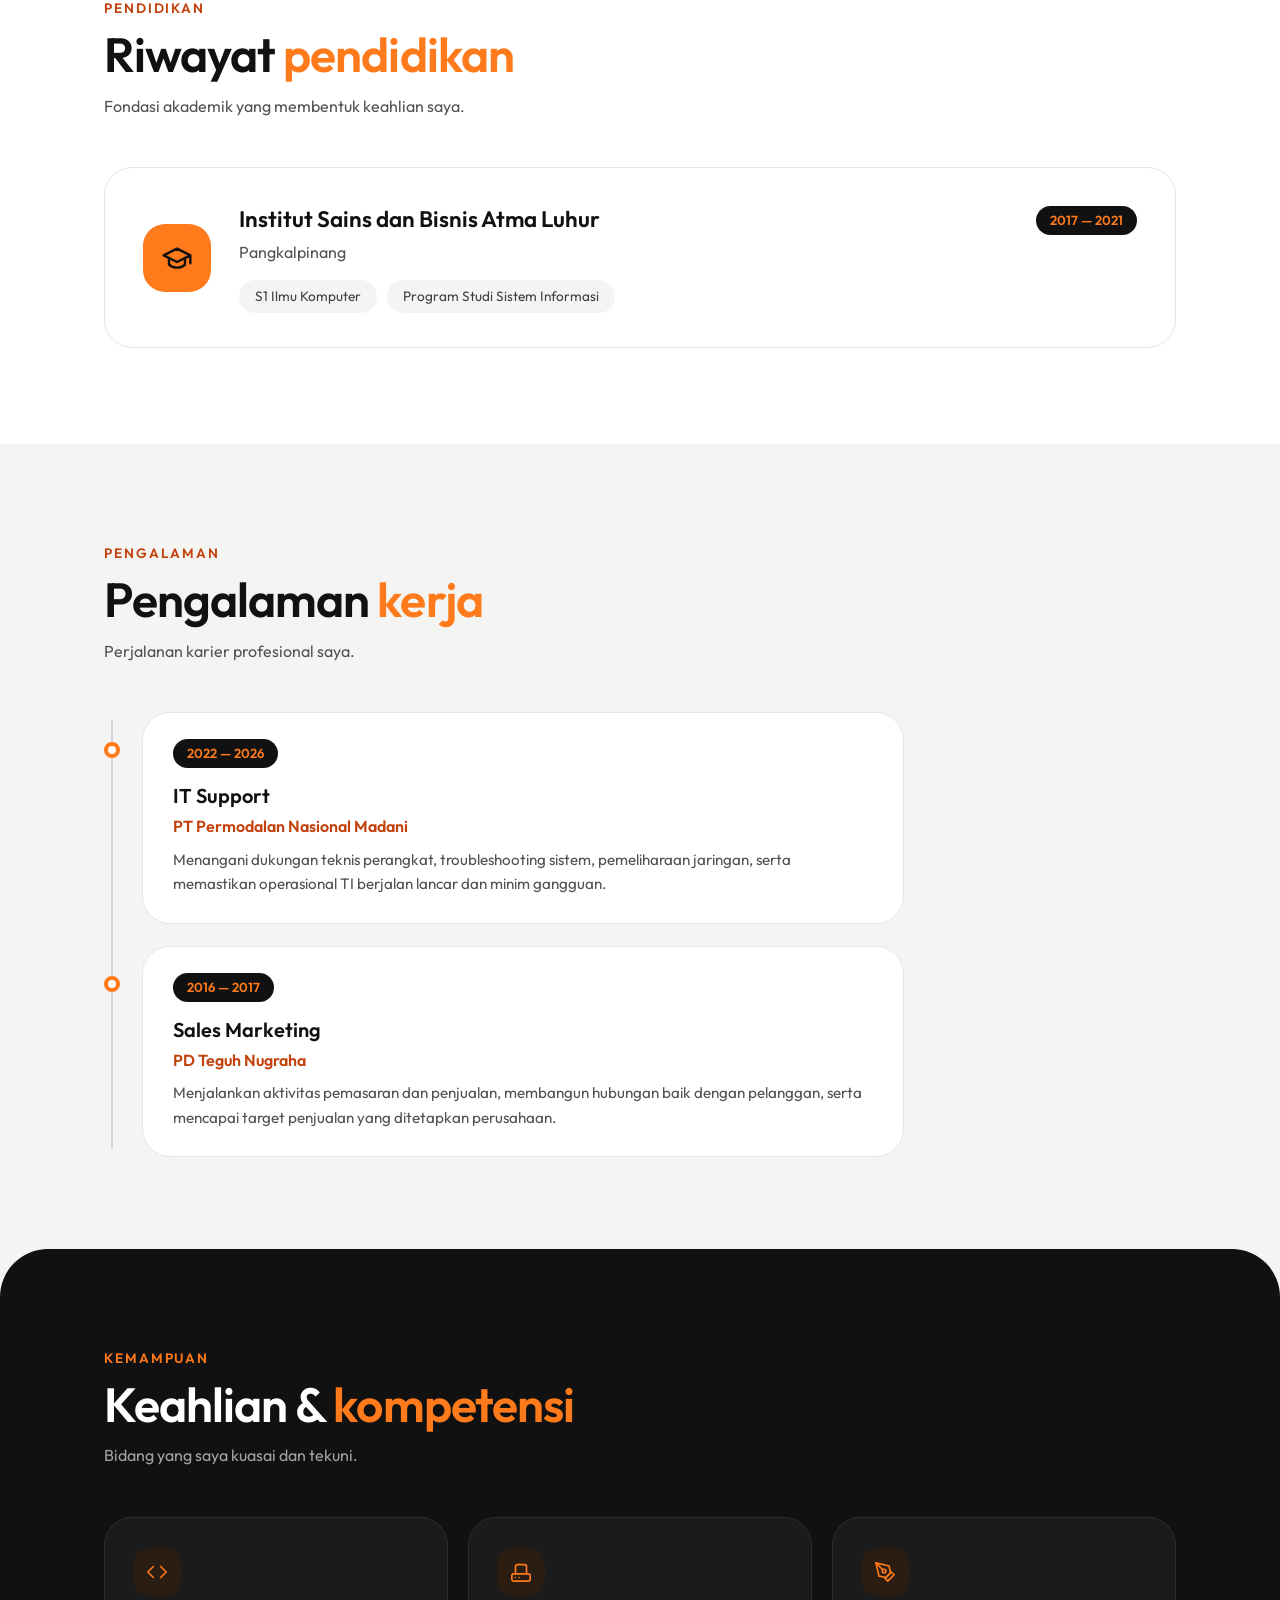
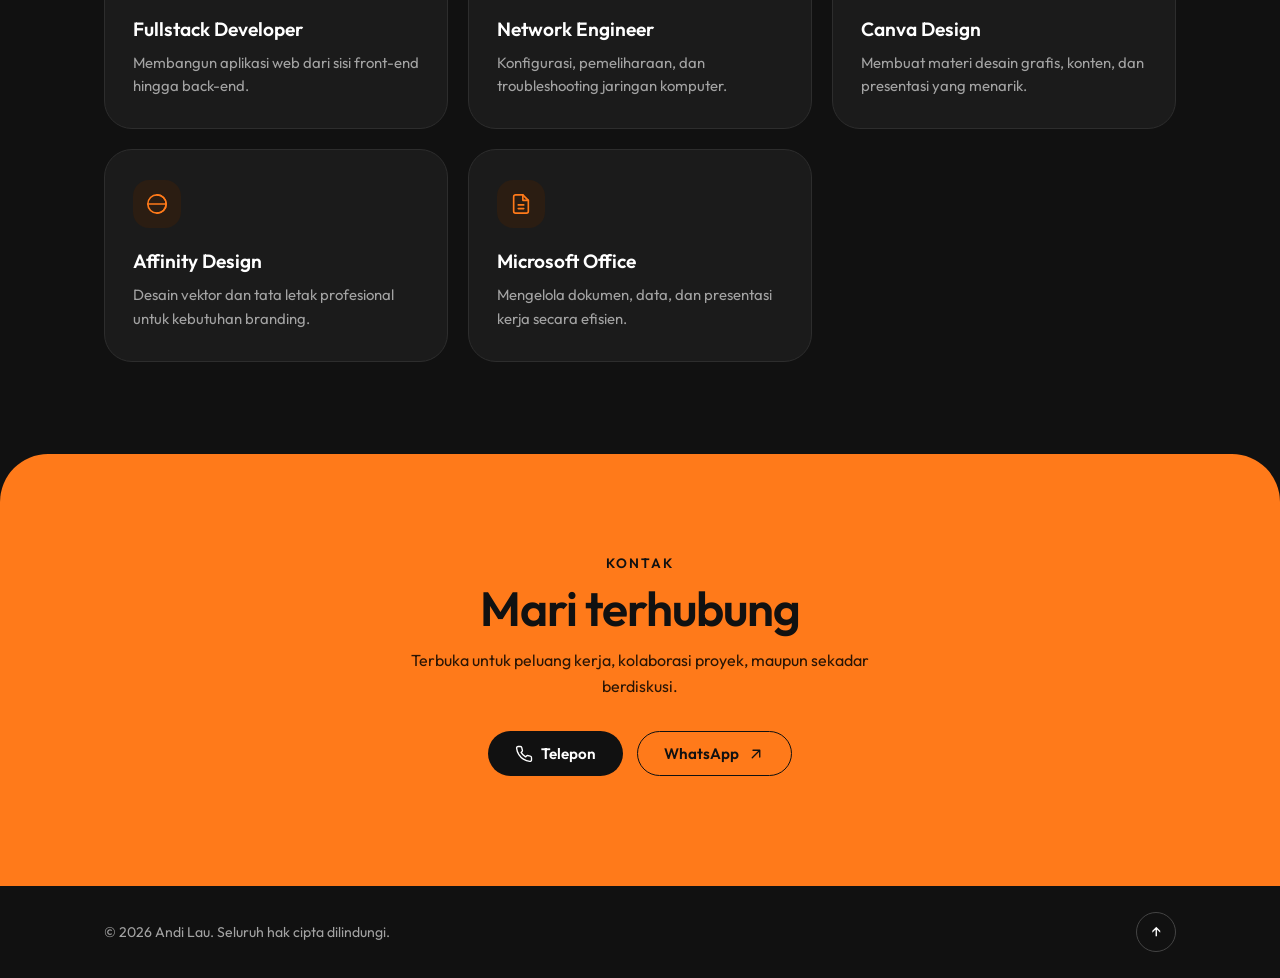
==== commit 4919f407: "Add files via upload" ====
--- a/index.html
+++ b/index.html
@@ -1,325 +1,180 @@
-<!DOCTYPE html>
-<html lang="id">
-<head>
-  <meta charset="UTF-8" />
-  <meta name="viewport" content="width=device-width, initial-scale=1.0" />
-  <meta name="description" content="Portofolio pribadi Andi Lau - Fullstack Developer, Network Engineer, dan Desainer." />
-  <title>Andi Lau — Portofolio</title>
-  <link rel="preconnect" href="https://fonts.googleapis.com" />
-  <link rel="preconnect" href="https://fonts.gstatic.com" crossorigin />
-  <link href="https://fonts.googleapis.com/css2?family=Inter:wght@300;400;500;600;700;800&family=JetBrains+Mono:wght@400;500&display=swap" rel="stylesheet" />
-  <link rel="stylesheet" href="css/style.css" />
-</head>
-<body>
-  <!-- Latar dekoratif -->
-  <div class="bg-orbs" aria-hidden="true">
-    <span class="orb orb-1"></span>
-    <span class="orb orb-2"></span>
-    <span class="orb orb-3"></span>
-  </div>
-
-  <!-- Navigasi -->
-  <header class="site-header" id="siteHeader">
-    <nav class="nav container">
-      <a href="#home" class="brand">
-        <span class="brand-mark">AL</span>
-        <span class="brand-name">Andi Lau</span>
-      </a>
-      <button class="nav-toggle" id="navToggle" aria-label="Buka menu" aria-expanded="false">
-        <span></span><span></span><span></span>
-      </button>
-      <ul class="nav-links" id="navLinks">
-        <li><a href="#home" class="nav-link active">Beranda</a></li>
-        <li><a href="#about" class="nav-link">Tentang</a></li>
-        <li><a href="#education" class="nav-link">Pendidikan</a></li>
-        <li><a href="#experience" class="nav-link">Pengalaman</a></li>
-        <li><a href="#skills" class="nav-link">Kemampuan</a></li>
-        <li><a href="#contact" class="nav-link nav-cta">Kontak</a></li>
-      </ul>
-    </nav>
-  </header>
-
-  <main>
-    <!-- Hero -->
-    <section class="hero section" id="home">
-      <div class="container hero-grid">
-        <div class="hero-text reveal">
-          <span class="pill">Tersedia untuk kolaborasi</span>
-          <h1 class="hero-title">
-            Halo, saya <span class="gradient-text">Andi Lau</span>
-          </h1>
-          <p class="hero-subtitle">
-            <span class="typed" id="typed"></span>
-          </p>
-          <p class="hero-desc">
-            Pribadi yang humoris dan mampu bekerja sama dengan tim maupun individu.
-            Lulusan S1 Ilmu Komputer dengan fokus Sistem Informasi, berpengalaman
-            di bidang IT Support, jaringan, dan pengembangan perangkat lunak.
-          </p>
-          <div class="hero-actions">
-            <a href="#contact" class="btn btn-primary">Hubungi Saya</a>
-            <a href="#experience" class="btn btn-ghost">Lihat Pengalaman</a>
-          </div>
-          <ul class="hero-contacts">
-            <li>
-              <svg viewBox="0 0 24 24" fill="none" stroke="currentColor" stroke-width="1.8" stroke-linecap="round" stroke-linejoin="round"><path d="M22 16.92v3a2 2 0 0 1-2.18 2 19.79 19.79 0 0 1-8.63-3.07 19.5 19.5 0 0 1-6-6 19.79 19.79 0 0 1-3.07-8.67A2 2 0 0 1 4.11 2h3a2 2 0 0 1 2 1.72c.13.96.36 1.9.7 2.81a2 2 0 0 1-.45 2.11L8.09 9.91a16 16 0 0 0 6 6l1.27-1.27a2 2 0 0 1 2.11-.45c.9.34 1.85.57 2.81.7A2 2 0 0 1 22 16.92z"/></svg>
-              <a href="tel:081274096898">0812 7409 6898</a>
-            </li>
-            <li>
-              <svg viewBox="0 0 24 24" fill="none" stroke="currentColor" stroke-width="1.8" stroke-linecap="round" stroke-linejoin="round"><path d="M21 10c0 7-9 13-9 13s-9-6-9-13a9 9 0 0 1 18 0z"/><circle cx="12" cy="10" r="3"/></svg>
-              <span>Pangkalpinang, Indonesia</span>
-            </li>
-          </ul>
-        </div>
-
-        <div class="hero-visual reveal">
-          <div class="hero-card glass">
-            <div class="hero-photo-wrap">
-              <div class="hero-avatar" aria-hidden="true">AL</div>
-              <img
-                class="hero-photo"
-                src="lau.jpeg"
-                alt="Foto profil Andi Lau"
-                onerror="this.style.display = 'none'"
-              />
-              <div class="photo-shade"></div>
-              <div class="photo-caption">
-                <span class="photo-status">Terbuka untuk peluang</span>
-                <h3>Andi Lau</h3>
-                <p class="hero-role">Fullstack Developer &amp; IT Support</p>
-              </div>
-            </div>
-            <div class="hero-stats">
-              <div class="stat">
-                <span class="stat-num" data-count="4">0</span>
-                <span class="stat-label">Tahun Pengalaman</span>
-              </div>
-              <div class="stat">
-                <span class="stat-num" data-count="5">0</span>
-                <span class="stat-label">Keahlian Utama</span>
-              </div>
-              <div class="stat">
-                <span class="stat-num" data-count="2">0</span>
-                <span class="stat-label">Perusahaan</span>
-              </div>
-            </div>
-          </div>
-        </div>
-      </div>
-      <a href="#about" class="scroll-hint" aria-label="Gulir ke bawah">
-        <span></span>
-      </a>
-    </section>
-
-    <!-- Tentang -->
-    <section class="section" id="about">
-      <div class="container">
-        <header class="section-head reveal">
-          <span class="section-tag">Tentang</span>
-          <h2 class="section-title">Kenalan Lebih Dekat</h2>
-          <p class="section-sub">Sekilas tentang siapa saya dan bagaimana saya bekerja.</p>
-        </header>
-
-        <div class="about-grid">
-          <article class="card about-quote reveal">
-            <svg class="quote-icon" viewBox="0 0 24 24" fill="currentColor"><path d="M7.17 6A5.17 5.17 0 0 0 2 11.17V18h6.83v-6.83H5.5A1.67 1.67 0 0 1 7.17 9.5V6zm10 0A5.17 5.17 0 0 0 12 11.17V18h6.83v-6.83H15.5A1.67 1.67 0 0 1 17.17 9.5V6z"/></svg>
-            <p>
-              “Hallo, Perkenalkan nama saya <strong>Andi Lau</strong>, saya
-              mempunyai pribadi yang humoris dan bisa bekerjasama
-              dengan tim maupun individu. Jenjang pendidikan
-              terakhir saya adalah S1 Ilmu Komputer di ISB Atma Luhur
-              Pangkalpinang dengan program studi Sistem Informasi.”
-            </p>
-            <footer class="quote-footer">— Andi Lau</footer>
-          </article>
-
-          <div class="about-facts">
-            <div class="card fact reveal">
-              <div class="fact-icon">
-                <svg viewBox="0 0 24 24" fill="none" stroke="currentColor" stroke-width="1.8" stroke-linecap="round" stroke-linejoin="round"><path d="M22 10v6M2 10l10-5 10 5-10 5z"/><path d="M6 12v5c3 3 9 3 12 0v-5"/></svg>
-              </div>
-              <div>
-                <h4>Latar Belakang</h4>
-                <p>Sarjana Ilmu Komputer, program studi Sistem Informasi.</p>
-              </div>
-            </div>
-            <div class="card fact reveal">
-              <div class="fact-icon">
-                <svg viewBox="0 0 24 24" fill="none" stroke="currentColor" stroke-width="1.8" stroke-linecap="round" stroke-linejoin="round"><path d="M17 21v-2a4 4 0 0 0-4-4H5a4 4 0 0 0-4 4v2"/><circle cx="9" cy="7" r="4"/><path d="M23 21v-2a4 4 0 0 0-3-3.87M16 3.13a4 4 0 0 1 0 7.75"/></svg>
-              </div>
-              <div>
-                <h4>Kerja Sama Tim</h4>
-                <p>Nyaman berkolaborasi dalam tim maupun bekerja secara mandiri.</p>
-              </div>
-            </div>
-            <div class="card fact reveal">
-              <div class="fact-icon">
-                <svg viewBox="0 0 24 24" fill="none" stroke="currentColor" stroke-width="1.8" stroke-linecap="round" stroke-linejoin="round"><path d="M12 2v4M12 18v4M4.93 4.93l2.83 2.83M16.24 16.24l2.83 2.83M2 12h4M18 12h4M4.93 19.07l2.83-2.83M16.24 7.76l2.83-2.83"/></svg>
-              </div>
-              <div>
-                <h4>Solutif &amp; Teknis</h4>
-                <p>Menguasai pengembangan aplikasi, jaringan, dan desain.</p>
-              </div>
-            </div>
-          </div>
-        </div>
-      </div>
-    </section>
-
-    <!-- Pendidikan -->
-    <section class="section section-alt" id="education">
-      <div class="container">
-        <header class="section-head reveal">
-          <span class="section-tag">Pendidikan</span>
-          <h2 class="section-title">Riwayat Pendidikan</h2>
-          <p class="section-sub">Fondasi akademik yang membentuk keahlian saya.</p>
-        </header>
-
-        <div class="edu-card card reveal">
-          <div class="edu-badge">
-            <svg viewBox="0 0 24 24" fill="none" stroke="currentColor" stroke-width="1.8" stroke-linecap="round" stroke-linejoin="round"><path d="M22 10v6M2 10l10-5 10 5-10 5z"/><path d="M6 12v5c3 3 9 3 12 0v-5"/></svg>
-          </div>
-          <div class="edu-body">
-            <div class="edu-top">
-              <h3>Institut Sains dan Bisnis Atma Luhur</h3>
-              <span class="badge-time">2017 — 2021</span>
-            </div>
-            <p class="edu-loc">Pangkalpinang</p>
-            <div class="edu-meta">
-              <span class="chip">S1 Ilmu Komputer</span>
-              <span class="chip">Program Studi Sistem Informasi</span>
-            </div>
-          </div>
-        </div>
-      </div>
-    </section>
-
-    <!-- Pengalaman -->
-    <section class="section" id="experience">
-      <div class="container">
-        <header class="section-head reveal">
-          <span class="section-tag">Pengalaman</span>
-          <h2 class="section-title">Pengalaman Kerja</h2>
-          <p class="section-sub">Perjalanan karier profesional saya.</p>
-        </header>
-
-        <div class="timeline">
-          <article class="timeline-item reveal">
-            <div class="timeline-dot"></div>
-            <div class="timeline-content card">
-              <span class="badge-time">2022 — 2026</span>
-              <h3>IT Support</h3>
-              <p class="timeline-company">PT Permodalan Nasional Madani</p>
-              <p class="timeline-desc">
-                Menangani dukungan teknis perangkat, troubleshooting sistem,
-                pemeliharaan jaringan, serta memastikan operasional TI berjalan
-                lancar dan minim gangguan.
-              </p>
-            </div>
-          </article>
-
-          <article class="timeline-item reveal">
-            <div class="timeline-dot"></div>
-            <div class="timeline-content card">
-              <span class="badge-time">2016 — 2017</span>
-              <h3>Sales Marketing</h3>
-              <p class="timeline-company">PD Teguh Nugraha</p>
-              <p class="timeline-desc">
-                Menjalankan aktivitas pemasaran dan penjualan, membangun hubungan
-                baik dengan pelanggan, serta mencapai target penjualan yang
-                ditetapkan perusahaan.
-              </p>
-            </div>
-          </article>
-        </div>
-      </div>
-    </section>
-
-    <!-- Kemampuan -->
-    <section class="section section-alt" id="skills">
-      <div class="container">
-        <header class="section-head reveal">
-          <span class="section-tag">Kemampuan</span>
-          <h2 class="section-title">Keahlian &amp; Kompetensi</h2>
-          <p class="section-sub">Bidang yang saya kuasai dan tekuni.</p>
-        </header>
-
-        <div class="skills-grid">
-          <article class="skill-card card reveal">
-            <div class="skill-icon icon-dev">
-              <svg viewBox="0 0 24 24" fill="none" stroke="currentColor" stroke-width="1.8" stroke-linecap="round" stroke-linejoin="round"><path d="m16 18 6-6-6-6M8 6l-6 6 6 6"/></svg>
-            </div>
-            <h3>Fullstack Developer</h3>
-            <p>Membangun aplikasi web dari sisi front-end hingga back-end.</p>
-          </article>
-
-          <article class="skill-card card reveal">
-            <div class="skill-icon icon-net">
-              <svg viewBox="0 0 24 24" fill="none" stroke="currentColor" stroke-width="1.8" stroke-linecap="round" stroke-linejoin="round"><rect x="2" y="14" width="20" height="8" rx="2"/><path d="M6 14V6a2 2 0 0 1 2-2h8a2 2 0 0 1 2 2v8M6 18h.01M10 18h.01"/></svg>
-            </div>
-            <h3>Network Engineer</h3>
-            <p>Konfigurasi, pemeliharaan, dan troubleshooting jaringan komputer.</p>
-          </article>
-
-          <article class="skill-card card reveal">
-            <div class="skill-icon icon-canva">
-              <svg viewBox="0 0 24 24" fill="none" stroke="currentColor" stroke-width="1.8" stroke-linecap="round" stroke-linejoin="round"><path d="M12 19l7-7 3 3-7 7-3-3z"/><path d="M18 13l-1.5-7.5L2 2l3.5 14.5L13 18z"/><path d="M2 2l7.586 7.586"/><circle cx="11" cy="11" r="2"/></svg>
-            </div>
-            <h3>Canva Design</h3>
-            <p>Membuat materi desain grafis, konten, dan presentasi yang menarik.</p>
-          </article>
-
-          <article class="skill-card card reveal">
-            <div class="skill-icon icon-affinity">
-              <svg viewBox="0 0 24 24" fill="none" stroke="currentColor" stroke-width="1.8" stroke-linecap="round" stroke-linejoin="round"><circle cx="12" cy="12" r="10"/><path d="M12 2a10 10 0 0 1 0 20M2 12h20"/></svg>
-            </div>
-            <h3>Affinity Design</h3>
-            <p>Desain vektor dan tata letak profesional untuk kebutuhan branding.</p>
-          </article>
-
-          <article class="skill-card card reveal">
-            <div class="skill-icon icon-office">
-              <svg viewBox="0 0 24 24" fill="none" stroke="currentColor" stroke-width="1.8" stroke-linecap="round" stroke-linejoin="round"><path d="M14 2H6a2 2 0 0 0-2 2v16a2 2 0 0 0 2 2h12a2 2 0 0 0 2-2V8z"/><path d="M14 2v6h6M9 13h6M9 17h6"/></svg>
-            </div>
-            <h3>Microsoft Office</h3>
-            <p>Mengelola dokumen, data, dan presentasi kerja secara efisien.</p>
-          </article>
-        </div>
-      </div>
-    </section>
-
-    <!-- Kontak -->
-    <section class="section" id="contact">
-      <div class="container">
-        <div class="contact-card card reveal">
-          <div class="contact-glow" aria-hidden="true"></div>
-          <span class="section-tag">Kontak</span>
-          <h2 class="section-title">Mari Terhubung</h2>
-          <p class="section-sub">
-            Terbuka untuk peluang kerja, kolaborasi proyek, maupun sekadar berdiskusi.
-          </p>
-          <div class="contact-actions">
-            <a href="tel:081274096898" class="btn btn-primary">
-              <svg viewBox="0 0 24 24" fill="none" stroke="currentColor" stroke-width="1.8" stroke-linecap="round" stroke-linejoin="round"><path d="M22 16.92v3a2 2 0 0 1-2.18 2 19.79 19.79 0 0 1-8.63-3.07 19.5 19.5 0 0 1-6-6 19.79 19.79 0 0 1-3.07-8.67A2 2 0 0 1 4.11 2h3a2 2 0 0 1 2 1.72c.13.96.36 1.9.7 2.81a2 2 0 0 1-.45 2.11L8.09 9.91a16 16 0 0 0 6 6l1.27-1.27a2 2 0 0 1 2.11-.45c.9.34 1.85.57 2.81.7A2 2 0 0 1 22 16.92z"/></svg>
-              Telepon
-            </a>
-            <a href="https://wa.me/6281274096898" target="_blank" rel="noopener" class="btn btn-ghost">
-              <svg viewBox="0 0 24 24" fill="currentColor"><path d="M12.04 2C6.58 2 2.13 6.45 2.13 11.91c0 1.75.46 3.45 1.32 4.95L2 22l5.25-1.38a9.9 9.9 0 0 0 4.79 1.22h.01c5.46 0 9.9-4.45 9.9-9.91 0-2.65-1.03-5.14-2.9-7.01A9.82 9.82 0 0 0 12.04 2zm0 1.67c2.2 0 4.27.86 5.83 2.41a8.2 8.2 0 0 1 2.41 5.83c0 4.54-3.7 8.24-8.25 8.24-1.47 0-2.91-.39-4.16-1.14l-.3-.18-3.11.82.83-3.04-.19-.31a8.16 8.16 0 0 1-1.25-4.35c0-4.54 3.7-8.28 8.19-8.28zm-3.6 4.4c-.17 0-.44.06-.67.31-.23.25-.88.86-.88 2.1 0 1.24.9 2.43 1.02 2.6.13.17 1.76 2.75 4.27 3.75.6.23 1.06.37 1.42.48.6.19 1.14.16 1.57.1.48-.07 1.48-.6 1.69-1.19.21-.58.21-1.08.15-1.19-.06-.1-.23-.16-.48-.29-.25-.12-1.48-.73-1.71-.81-.23-.09-.4-.13-.56.12-.17.25-.65.81-.79.98-.15.17-.29.19-.54.06-.25-.12-1.05-.39-2-1.23-.74-.66-1.24-1.47-1.38-1.72-.15-.25-.02-.38.11-.51.11-.11.25-.29.37-.44.13-.15.17-.25.25-.42.08-.17.04-.31-.02-.44-.06-.12-.55-1.36-.77-1.86-.2-.48-.4-.42-.56-.42l-.42-.01z"/></svg>
-              WhatsApp
-            </a>
-          </div>
-        </div>
-      </div>
-    </section>
-  </main>
-
-  <footer class="site-footer">
-    <div class="container footer-inner">
-      <p>&copy; <span id="year"></span> Andi Lau. Seluruh hak cipta dilindungi.</p>
-      <a href="#home" class="to-top" aria-label="Kembali ke atas">↑</a>
-    </div>
-  </footer>
-
-  <script src="js/main.js"></script>
-</body>
-</html>
+<!DOCTYPE html>
+<html lang="id">
+<head>
+<meta charset="UTF-8" />
+<meta name="viewport" content="width=device-width, initial-scale=1, viewport-fit=cover" />
+<meta name="color-scheme" content="light" />
+<meta name="description" content="Portofolio Andi Lau - Fullstack Developer, Network Engineer, dan Desainer." />
+<title>Andi Lau — Portofolio</title>
+<link rel="preconnect" href="https://fonts.googleapis.com" />
+<link rel="preconnect" href="https://fonts.gstatic.com" crossorigin />
+<link href="https://fonts.googleapis.com/css2?family=Outfit:wght@300;400;500;600;700&display=swap" rel="stylesheet" />
+<link rel="stylesheet" href="css/style.css" />
+</head>
+<body>
+<svg width="0" height="0" style="position:absolute" aria-hidden="true">
+  <symbol id="i-cap" viewBox="0 0 24 24"><path d="M22 10v6M2 10l10-5 10 5-10 5z"/><path d="M6 12v5c3 3 9 3 12 0v-5"/></symbol>
+  <symbol id="i-users" viewBox="0 0 24 24"><path d="M17 21v-2a4 4 0 0 0-4-4H5a4 4 0 0 0-4 4v2"/><circle cx="9" cy="7" r="4"/><path d="M23 21v-2a4 4 0 0 0-3-3.87M16 3.13a4 4 0 0 1 0 7.75"/></symbol>
+  <symbol id="i-cog" viewBox="0 0 24 24"><path d="M12 2v4M12 18v4M4.93 4.93l2.83 2.83M16.24 16.24l2.83 2.83M2 12h4M18 12h4M4.93 19.07l2.83-2.83M16.24 7.76l2.83-2.83"/></symbol>
+  <symbol id="i-code" viewBox="0 0 24 24"><path d="m16 18 6-6-6-6M8 6l-6 6 6 6"/></symbol>
+  <symbol id="i-net" viewBox="0 0 24 24"><rect x="2" y="14" width="20" height="8" rx="2"/><path d="M6 14V6a2 2 0 0 1 2-2h8a2 2 0 0 1 2 2v8M6 18h.01M10 18h.01"/></symbol>
+  <symbol id="i-pen" viewBox="0 0 24 24"><path d="M12 19l7-7 3 3-7 7-3-3z"/><path d="M18 13l-1.5-7.5L2 2l3.5 14.5L13 18z"/><path d="M2 2l7.586 7.586"/><circle cx="11" cy="11" r="2"/></symbol>
+  <symbol id="i-globe" viewBox="0 0 24 24"><circle cx="12" cy="12" r="10"/><path d="M12 2a10 10 0 0 1 0 20M2 12h20"/></symbol>
+  <symbol id="i-file" viewBox="0 0 24 24"><path d="M14 2H6a2 2 0 0 0-2 2v16a2 2 0 0 0 2 2h12a2 2 0 0 0 2-2V8z"/><path d="M14 2v6h6M9 13h6M9 17h6"/></symbol>
+  <symbol id="i-phone" viewBox="0 0 24 24"><path d="M22 16.92v3a2 2 0 0 1-2.18 2 19.79 19.79 0 0 1-8.63-3.07 19.5 19.5 0 0 1-6-6 19.79 19.79 0 0 1-3.07-8.67A2 2 0 0 1 4.11 2h3a2 2 0 0 1 2 1.72c.13.96.36 1.9.7 2.81a2 2 0 0 1-.45 2.11L8.09 9.91a16 16 0 0 0 6 6l1.27-1.27a2 2 0 0 1 2.11-.45c.9.34 1.85.57 2.81.7A2 2 0 0 1 22 16.92z"/></symbol>
+  <symbol id="i-pin" viewBox="0 0 24 24"><path d="M21 10c0 7-9 13-9 13s-9-6-9-13a9 9 0 0 1 18 0z"/><circle cx="12" cy="10" r="3"/></symbol>
+  <symbol id="i-arrow" viewBox="0 0 24 24"><path d="M7 17 17 7M8 7h9v9"/></symbol>
+</svg>
+
+<header class="site-header" id="siteHeader">
+  <nav class="container nav-wrap">
+    <div class="nav">
+      <a href="#home" class="brand brand-m"><span class="brand-mark">AL</span><span>Andi Lau</span></a>
+      <button class="nav-toggle" id="navToggle" aria-label="Buka menu" aria-expanded="false"><span></span><span></span><span></span></button>
+      <ul class="nav-links" id="navLinks">
+        <li><a href="#home" class="nav-link active" data-i="n1">Beranda</a></li>
+        <li><a href="#about" class="nav-link" data-i="n2">Tentang</a></li>
+        <li><a href="#education" class="nav-link" data-i="n3">Pendidikan</a></li>
+        <li class="brand-li"><a href="#home" class="brand"><span class="brand-mark">AL</span><span>Andi Lau</span></a></li>
+        <li><a href="#experience" class="nav-link" data-i="n4">Pengalaman</a></li>
+        <li><a href="#skills" class="nav-link" data-i="n5">Kemampuan</a></li>
+        <li><a href="#contact" class="nav-link" data-i="n6">Kontak</a></li>
+      </ul>
+    </div>
+    <div class="lang" role="group" aria-label="Bahasa / Language">
+      <button type="button" data-lang="id" class="on" aria-pressed="true">ID</button>
+      <button type="button" data-lang="en" aria-pressed="false">EN</button>
+    </div>
+  </nav>
+</header>
+
+<main>
+  <section class="hero" id="home">
+    <div class="stage">
+      <span class="hello reveal" data-i="hello">Halo!</span>
+      <h1 class="reveal"><span data-i="hi">Saya</span> <span class="or">Andi Lau</span>,<br /><span class="typed" id="typed"></span></h1>
+
+      <div class="figure">
+        <div class="circle" aria-hidden="true"></div>
+        <img class="cut" src="lau-cutout.webp" alt="Foto Andi Lau" />
+      </div>
+
+      <div class="side side-l reveal">
+        <p data-i="hdesc">Lulusan S1 Ilmu Komputer (Sistem Informasi) yang humoris dan nyaman bekerja dalam tim maupun mandiri.</p>
+        <ul>
+          <li><svg class="ic"><use href="#i-phone"/></svg><a href="tel:081274096898">0812 7409 6898</a></li>
+          <li><svg class="ic"><use href="#i-pin"/></svg><span>Pangkalpinang, Indonesia</span></li>
+        </ul>
+      </div>
+      <div class="side side-r reveal">
+        <div class="stars" aria-hidden="true">★★★★★</div>
+        <span class="stat-num" data-count="4">0</span>
+        <span class="stat-label" data-i="slabel">Tahun Pengalaman</span>
+      </div>
+
+      <div class="cta">
+        <a href="#experience" class="btn btn-or"><span data-i="cta1">Pengalaman</span> <svg class="ic"><use href="#i-arrow"/></svg></a>
+        <a href="#contact" class="btn btn-line" data-i="cta2">Hubungi saya</a>
+      </div>
+    </div>
+  </section>
+
+  <section class="section dark" id="about">
+    <div class="container">
+      <header class="head reveal">
+        <span class="tag" data-i="ta">Tentang</span>
+        <h2 class="title" data-i="tt">Kenalan lebih <span class="or">dekat</span></h2>
+        <p class="sub" data-i="ts">Sekilas tentang siapa saya dan bagaimana saya bekerja.</p>
+      </header>
+      <div class="about-grid">
+        <article class="card about-quote reveal">
+          <p data-i="quote">“Hallo, perkenalkan nama saya <strong>Andi Lau</strong>, saya mempunyai pribadi yang humoris dan bisa bekerjasama dengan tim maupun individu. Jenjang pendidikan terakhir saya adalah S1 Ilmu Komputer di ISB Atma Luhur Pangkalpinang dengan program studi Sistem Informasi.”</p>
+          <footer class="quote-footer">— Andi Lau</footer>
+        </article>
+        <div class="facts">
+          <div class="card fact reveal"><div class="icon"><svg class="ic"><use href="#i-cap"/></svg></div><div><h4 data-i="f1h">Latar Belakang</h4><p data-i="f1p">Sarjana Ilmu Komputer, program studi Sistem Informasi.</p></div></div>
+          <div class="card fact reveal"><div class="icon"><svg class="ic"><use href="#i-users"/></svg></div><div><h4 data-i="f2h">Kerja Sama Tim</h4><p data-i="f2p">Nyaman berkolaborasi dalam tim maupun bekerja secara mandiri.</p></div></div>
+          <div class="card fact reveal"><div class="icon"><svg class="ic"><use href="#i-cog"/></svg></div><div><h4 data-i="f3h">Solutif &amp; Teknis</h4><p data-i="f3p">Menguasai pengembangan aplikasi, jaringan, dan desain.</p></div></div>
+        </div>
+      </div>
+    </div>
+  </section>
+
+  <section class="section light-top" id="education" style="background:#fff;padding-top:96px">
+    <div class="container">
+      <header class="head reveal">
+        <span class="tag" data-i="ea">Pendidikan</span>
+        <h2 class="title" data-i="et">Riwayat <span class="or">pendidikan</span></h2>
+        <p class="sub" data-i="es">Fondasi akademik yang membentuk keahlian saya.</p>
+      </header>
+      <div class="lcard edu reveal">
+        <div class="icon"><svg class="ic"><use href="#i-cap"/></svg></div>
+        <div class="edu-body">
+          <div class="edu-top"><h3>Institut Sains dan Bisnis Atma Luhur</h3><span class="time">2017 — 2021</span></div>
+          <p class="edu-loc">Pangkalpinang</p>
+          <div class="chips"><span class="chip" data-i="c1">S1 Ilmu Komputer</span><span class="chip" data-i="c2">Program Studi Sistem Informasi</span></div>
+        </div>
+      </div>
+    </div>
+  </section>
+
+  <section class="section alt" id="experience" style="padding-bottom:140px">
+    <div class="container">
+      <header class="head reveal">
+        <span class="tag" data-i="xa">Pengalaman</span>
+        <h2 class="title" data-i="xt">Pengalaman <span class="or">kerja</span></h2>
+        <p class="sub" data-i="xs">Perjalanan karier profesional saya.</p>
+      </header>
+      <div class="timeline">
+        <article class="t-item reveal"><div class="t-dot"></div><div class="lcard t-card">
+          <span class="time">2022 — 2026</span><h3>IT Support</h3><p class="t-co">PT Permodalan Nasional Madani</p>
+          <p data-i="x1">Menangani dukungan teknis perangkat, troubleshooting sistem, pemeliharaan jaringan, serta memastikan operasional TI berjalan lancar dan minim gangguan.</p>
+        </div></article>
+        <article class="t-item reveal"><div class="t-dot"></div><div class="lcard t-card">
+          <span class="time">2016 — 2017</span><h3>Sales Marketing</h3><p class="t-co">PD Teguh Nugraha</p>
+          <p data-i="x2">Menjalankan aktivitas pemasaran dan penjualan, membangun hubungan baik dengan pelanggan, serta mencapai target penjualan yang ditetapkan perusahaan.</p>
+        </div></article>
+      </div>
+    </div>
+  </section>
+
+  <section class="section dark" id="skills" style="padding-bottom:140px">
+    <div class="container">
+      <header class="head reveal">
+        <span class="tag" data-i="ka">Kemampuan</span>
+        <h2 class="title" data-i="kt">Keahlian &amp; <span class="or">kompetensi</span></h2>
+        <p class="sub" data-i="ks">Bidang yang saya kuasai dan tekuni.</p>
+      </header>
+      <div class="skills">
+        <article class="card skill reveal"><div class="icon"><svg class="ic"><use href="#i-code"/></svg></div><h3>Fullstack Developer</h3><p data-i="k1">Membangun aplikasi web dari sisi front-end hingga back-end.</p></article>
+        <article class="card skill reveal"><div class="icon"><svg class="ic"><use href="#i-net"/></svg></div><h3>Network Engineer</h3><p data-i="k2">Konfigurasi, pemeliharaan, dan troubleshooting jaringan komputer.</p></article>
+        <article class="card skill reveal"><div class="icon"><svg class="ic"><use href="#i-pen"/></svg></div><h3>Canva Design</h3><p data-i="k3">Membuat materi desain grafis, konten, dan presentasi yang menarik.</p></article>
+        <article class="card skill reveal"><div class="icon"><svg class="ic"><use href="#i-globe"/></svg></div><h3>Affinity Design</h3><p data-i="k4">Desain vektor dan tata letak profesional untuk kebutuhan branding.</p></article>
+        <article class="card skill reveal"><div class="icon"><svg class="ic"><use href="#i-file"/></svg></div><h3>Microsoft Office</h3><p data-i="k5">Mengelola dokumen, data, dan presentasi kerja secara efisien.</p></article>
+      </div>
+    </div>
+  </section>
+
+  <section class="section orange" id="contact">
+    <div class="container reveal">
+      <span class="tag" data-i="ca">Kontak</span>
+      <h2 class="title" data-i="ct">Mari terhubung</h2>
+      <p class="sub" data-i="cs">Terbuka untuk peluang kerja, kolaborasi proyek, maupun sekadar berdiskusi.</p>
+      <div class="actions">
+        <a href="tel:081274096898" class="btn btn-dark"><svg class="ic"><use href="#i-phone"/></svg><span data-i="call">Telepon</span></a>
+        <a href="https://wa.me/6281274096898" target="_blank" rel="noopener" class="btn btn-ol">WhatsApp <svg class="ic"><use href="#i-arrow"/></svg></a>
+      </div>
+    </div>
+  </section>
+</main>
+
+<footer class="site-footer">
+  <div class="container foot">
+    <p>&copy; <span id="year"></span> Andi Lau. <span data-i="rights">Seluruh hak cipta dilindungi.</span></p>
+    <a href="#home" class="to-top" aria-label="Kembali ke atas">↑</a>
+  </div>
+</footer>
+
+<script src="js/main.js"></script>
+</body>
+</html>
--- a/css/style.css
+++ b/css/style.css
@@ -0,0 +1,141 @@
+:root{--or:#ff7a1a;--or-soft:#ffa95e;--or-ink:#c2410c;--ink:#111;--card:#1b1b1b;--line:#2d2d2d;--mut:#a3a3a3;--paper2:#f4f4f2;--bd:#e6e6e3;--r:48px}
+*{box-sizing:border-box;margin:0;padding:0}
+html{scroll-behavior:smooth;scroll-padding-top:90px;-webkit-text-size-adjust:100%}
+body{font-family:'Outfit',system-ui,-apple-system,'Segoe UI',sans-serif;background:#fff;color:var(--ink);line-height:1.6;overflow-x:hidden;-webkit-font-smoothing:antialiased}
+:root{padding-bottom:env(safe-area-inset-bottom,0px)}
+a{color:inherit;text-decoration:none}img,svg{display:block;max-width:100%}ul{list-style:none}
+.ic{fill:none;stroke:currentColor;stroke-width:1.8;stroke-linecap:round;stroke-linejoin:round;width:22px;height:22px}
+.container{width:100%;max-width:1120px;margin:0 auto;padding:0 24px}
+.or{color:var(--or)}
+
+/* Navbar pil */
+.site-header{position:fixed;top:calc(env(safe-area-inset-top,0px) + 14px);left:0;right:0;z-index:100}
+.nav-wrap{display:flex;align-items:center;gap:10px}.nav{flex:1;display:flex;align-items:center;justify-content:space-between;height:60px;padding:0 8px;background:var(--ink);border-radius:999px}
+.nav-links{display:flex;align-items:center;justify-content:space-between;width:100%}
+.nav-link{display:block;padding:11px 22px;border-radius:999px;font-size:.9rem;font-weight:500;color:#d4d4d4;transition:background .2s,color .2s}
+.nav-link:hover{color:#fff}.nav-link.active{background:var(--or);color:var(--ink);font-weight:600}
+.brand{display:flex;align-items:center;gap:10px;color:#fff;font-weight:600}
+.brand-mark{display:grid;place-items:center;width:34px;height:34px;border-radius:50%;background:var(--or);color:var(--ink);font-size:.78rem;font-weight:700}
+.lang{display:flex;align-items:center;gap:2px;height:60px;padding:0 6px;background:var(--ink);border-radius:999px}
+.lang button{border:0;background:none;color:#d4d4d4;font:600 .85rem 'Outfit',sans-serif;padding:9px 14px;border-radius:999px;cursor:pointer;transition:background .2s,color .2s}
+.lang button:hover{color:#fff}.lang button.on{background:var(--or);color:var(--ink)}
+.brand-m,.nav-toggle{display:none}
+.nav-toggle{flex-direction:column;gap:5px;width:44px;height:44px;align-items:center;justify-content:center;background:none;border:0;cursor:pointer}
+.nav-toggle span{display:block;width:20px;height:2px;background:#fff;border-radius:2px;transition:transform .3s,opacity .3s}
+.nav-toggle.open span:nth-child(1){transform:translateY(7px) rotate(45deg)}
+.nav-toggle.open span:nth-child(2){opacity:0}
+.nav-toggle.open span:nth-child(3){transform:translateY(-7px) rotate(-45deg)}
+
+/* Tombol */
+.btn{display:inline-flex;align-items:center;justify-content:center;gap:8px;padding:12px 26px;border-radius:999px;font:600 .95rem 'Outfit',sans-serif;border:1.5px solid transparent;cursor:pointer;transition:background .2s,color .2s,border-color .2s}
+.btn .ic{width:18px;height:18px}
+.btn-or{background:var(--or);color:var(--ink)}.btn-or:hover{background:#fff}
+.btn-line{background:transparent;color:#fff;border-color:#4a4a4a}.btn-line:hover{border-color:#fff}
+.btn-dark{background:var(--ink);color:#fff}.btn-dark:hover{background:#2a2a2a}
+.btn-ol{border-color:var(--ink);color:var(--ink)}.btn-ol:hover{background:var(--ink);color:#fff}
+
+/* Hero */
+.hero{padding-top:104px;text-align:center;background:#fff}
+.stage{position:relative;max-width:1040px;margin:0 auto;padding:0 24px;min-height:690px}
+.hello{display:inline-block;padding:5px 22px;border:1.5px solid var(--ink);border-radius:999px;font-size:.85rem;font-weight:500;margin-top:26px}
+h1{font-size:clamp(2.5rem,6.4vw,4.8rem);font-weight:600;line-height:1.05;letter-spacing:-.03em;margin-top:14px;position:relative;z-index:1}
+.typed{display:inline-block;min-height:1.05em}
+.typed::after{content:'';display:inline-block;width:3px;height:.8em;background:var(--or);margin-left:6px;animation:bl 1s steps(1) infinite}
+@keyframes bl{50%{opacity:0}}
+.figure{position:absolute;left:50%;bottom:0;transform:translateX(-50%);width:400px;z-index:2}
+.circle{position:absolute;left:50%;bottom:-110px;width:470px;height:470px;transform:translateX(-50%);border-radius:50%;background:var(--or-soft);z-index:-1}
+.cut{width:100%;height:auto}
+.side{position:absolute;z-index:3}
+.side-l{left:24px;bottom:170px;max-width:250px;text-align:left}
+.side-l p{font-size:.95rem;color:#404040}
+.side-l ul{margin-top:12px;display:grid;gap:6px;font-size:.88rem;color:#404040}
+.side-l li{display:flex;gap:8px;align-items:center}.side-l .ic{width:16px;height:16px;color:var(--or-ink)}
+.side-r{right:24px;bottom:230px;text-align:right}
+.stars{color:var(--or);letter-spacing:3px;font-size:1.1rem}
+.stat-num{display:block;font-size:2.4rem;font-weight:600;line-height:1.1}
+.stat-label{font-size:.8rem;color:#525252}
+.cta{position:absolute;left:50%;bottom:104px;transform:translateX(-50%);z-index:4;display:flex;gap:6px;padding:6px;background:var(--ink);border-radius:999px;white-space:nowrap}
+
+/* Section umum */
+.section{padding:96px 0;position:relative}
+.dark{background:var(--ink);color:#fff;border-radius:var(--r) var(--r) 0 0;margin-top:calc(var(--r) * -1);z-index:5}
+.dark+.light-top{margin-top:0}
+.head{margin-bottom:48px;max-width:640px}
+.tag{display:inline-block;font-size:.85rem;font-weight:600;letter-spacing:.14em;text-transform:uppercase;color:var(--or-ink);margin-bottom:8px}
+.dark .tag,.orange .tag{color:var(--or)}
+.title{font-size:clamp(2rem,4.2vw,3rem);font-weight:600;letter-spacing:-.02em;line-height:1.12}
+.sub{color:#525252;margin-top:12px}.dark .sub{color:var(--mut)}
+.alt{background:var(--paper2)}
+
+/* Tentang */
+.about-grid{display:grid;grid-template-columns:1.3fr 1fr;gap:20px}
+.card{background:var(--card);border:1px solid var(--line);border-radius:28px;transition:border-color .25s}
+.card:hover{border-color:var(--or)}
+.about-quote{padding:40px;display:flex;flex-direction:column;justify-content:center}
+.about-quote p{font-size:1.15rem;line-height:1.8;color:#e5e5e5}.about-quote strong{color:var(--or);font-weight:600}
+.quote-footer{margin-top:20px;color:var(--mut);font-weight:500}
+.facts{display:grid;gap:16px}
+.fact{display:flex;gap:16px;padding:22px 24px;align-items:flex-start}
+.icon{flex-shrink:0;width:48px;height:48px;display:grid;place-items:center;border-radius:16px;background:#2b1d12;color:var(--or);transition:background .25s,color .25s}
+.card:hover .icon{background:var(--or);color:var(--ink)}
+.fact h4{font-size:1.05rem;font-weight:600}.fact p{font-size:.9rem;color:var(--mut)}
+
+/* Pendidikan & pengalaman (terang) */
+.lcard{background:#fff;border:1px solid var(--bd);border-radius:28px;transition:border-color .25s}
+.lcard:hover{border-color:var(--or)}
+.edu{display:flex;gap:28px;padding:34px 38px;align-items:center}
+.edu .icon{width:68px;height:68px;border-radius:22px;background:var(--or);color:var(--ink)}
+.edu .icon .ic{width:32px;height:32px}
+.edu-body{flex:1}.edu-top{display:flex;flex-wrap:wrap;gap:12px;align-items:center;justify-content:space-between}
+.edu h3{font-size:1.4rem;font-weight:600}.edu-loc{color:#525252;margin:2px 0 14px}
+.chips{display:flex;flex-wrap:wrap;gap:10px}
+.chip{padding:6px 16px;border-radius:999px;background:var(--paper2);font-size:.85rem;color:#404040}
+.time{display:inline-block;padding:4px 14px;border-radius:999px;background:var(--ink);color:var(--or);font-size:.82rem;font-weight:600;white-space:nowrap}
+.timeline{position:relative;max-width:800px;padding-left:38px}
+.timeline::before{content:'';position:absolute;left:7px;top:8px;bottom:8px;width:2px;background:#d4d4d0}
+.t-item{position:relative;margin-bottom:22px}.t-item:last-child{margin-bottom:0}
+.t-dot{position:absolute;left:-38px;top:30px;width:16px;height:16px;border-radius:50%;background:#fff;border:4px solid var(--or)}
+.t-card{padding:26px 30px}.t-card h3{font-size:1.25rem;font-weight:600;margin:12px 0 2px}
+.t-co{color:var(--or-ink);font-weight:600;margin-bottom:8px}.t-card p:last-child{color:#525252;font-size:.95rem}
+
+/* Kemampuan */
+.skills{display:grid;grid-template-columns:repeat(auto-fit,minmax(300px,1fr));gap:20px}
+.skill{padding:30px 28px}.skill .icon{margin-bottom:18px}
+.skill h3{font-size:1.2rem;font-weight:600;margin-bottom:6px}.skill p{color:var(--mut);font-size:.93rem}
+
+/* Kontak */
+.orange{background:var(--or);color:var(--ink);border-radius:var(--r) var(--r) 0 0;margin-top:calc(var(--r) * -1);z-index:6;text-align:center;padding:96px 0 110px}
+.orange .tag{color:var(--ink)}.orange .sub{color:#2a1505;max-width:520px;margin:12px auto 0}
+.actions{display:flex;flex-wrap:wrap;gap:14px;justify-content:center;margin-top:32px}
+.site-footer{background:var(--ink);padding:26px 0}
+.foot{display:flex;align-items:center;justify-content:space-between;gap:16px;flex-wrap:wrap}
+.foot p{color:var(--mut);font-size:.88rem}
+.to-top{width:40px;height:40px;display:grid;place-items:center;border-radius:50%;border:1px solid #444;color:#fff;transition:background .2s,color .2s}
+.to-top:hover{background:var(--or);color:var(--ink);border-color:var(--or)}
+
+.reveal{opacity:0;transform:translateY(18px);transition:opacity .6s,transform .6s}
+.reveal.visible{opacity:1;transform:none}
+
+@media(max-width:900px){
+  .stage{min-height:0;display:flex;flex-direction:column;align-items:center;padding-bottom:70px}
+  .figure{position:relative;left:auto;transform:none;width:min(340px,84vw);margin-top:-4px}
+  .circle{width:112%;height:auto;aspect-ratio:1;bottom:-22%}
+  .side,.cta{position:static;transform:none}
+  .side-r{order:2;text-align:center;margin-top:34px}.side-l{order:3;text-align:center;margin-top:18px;max-width:420px}
+  .side-l ul{justify-items:center}
+  .cta{order:1;margin-top:26px;position:relative;z-index:4}
+  .about-grid{grid-template-columns:1fr}
+}
+@media(max-width:820px){
+  .nav-toggle,.brand-m{display:flex}
+  .nav{padding:0 8px 0 14px}
+  .nav-links{position:absolute;top:70px;left:16px;right:16px;flex-direction:column;align-items:stretch;gap:4px;padding:12px;background:var(--ink);border-radius:28px;opacity:0;transform:translateY(-8px);pointer-events:none;transition:opacity .25s,transform .25s}
+  .nav-links.open{opacity:1;transform:none;pointer-events:auto}
+  .nav-links .brand{display:none}.nav-link{padding:13px 18px}
+}
+@media(max-width:720px){
+  .section{padding:72px 0}.edu{flex-direction:column;text-align:center;padding:30px 24px}.edu-top,.chips{justify-content:center}
+  .about-quote{padding:30px 24px}:root{--r:36px}
+}
+@media(max-width:420px){.brand-m span:last-child{display:none}.lang button{padding:8px 11px}.container,.stage{padding:0 18px}.cta .btn{padding:11px 18px;font-size:.88rem}}
+@media(prefers-reduced-motion:reduce){*,*::before,*::after{animation:none!important;transition:none!important}.reveal{opacity:1;transform:none}}
